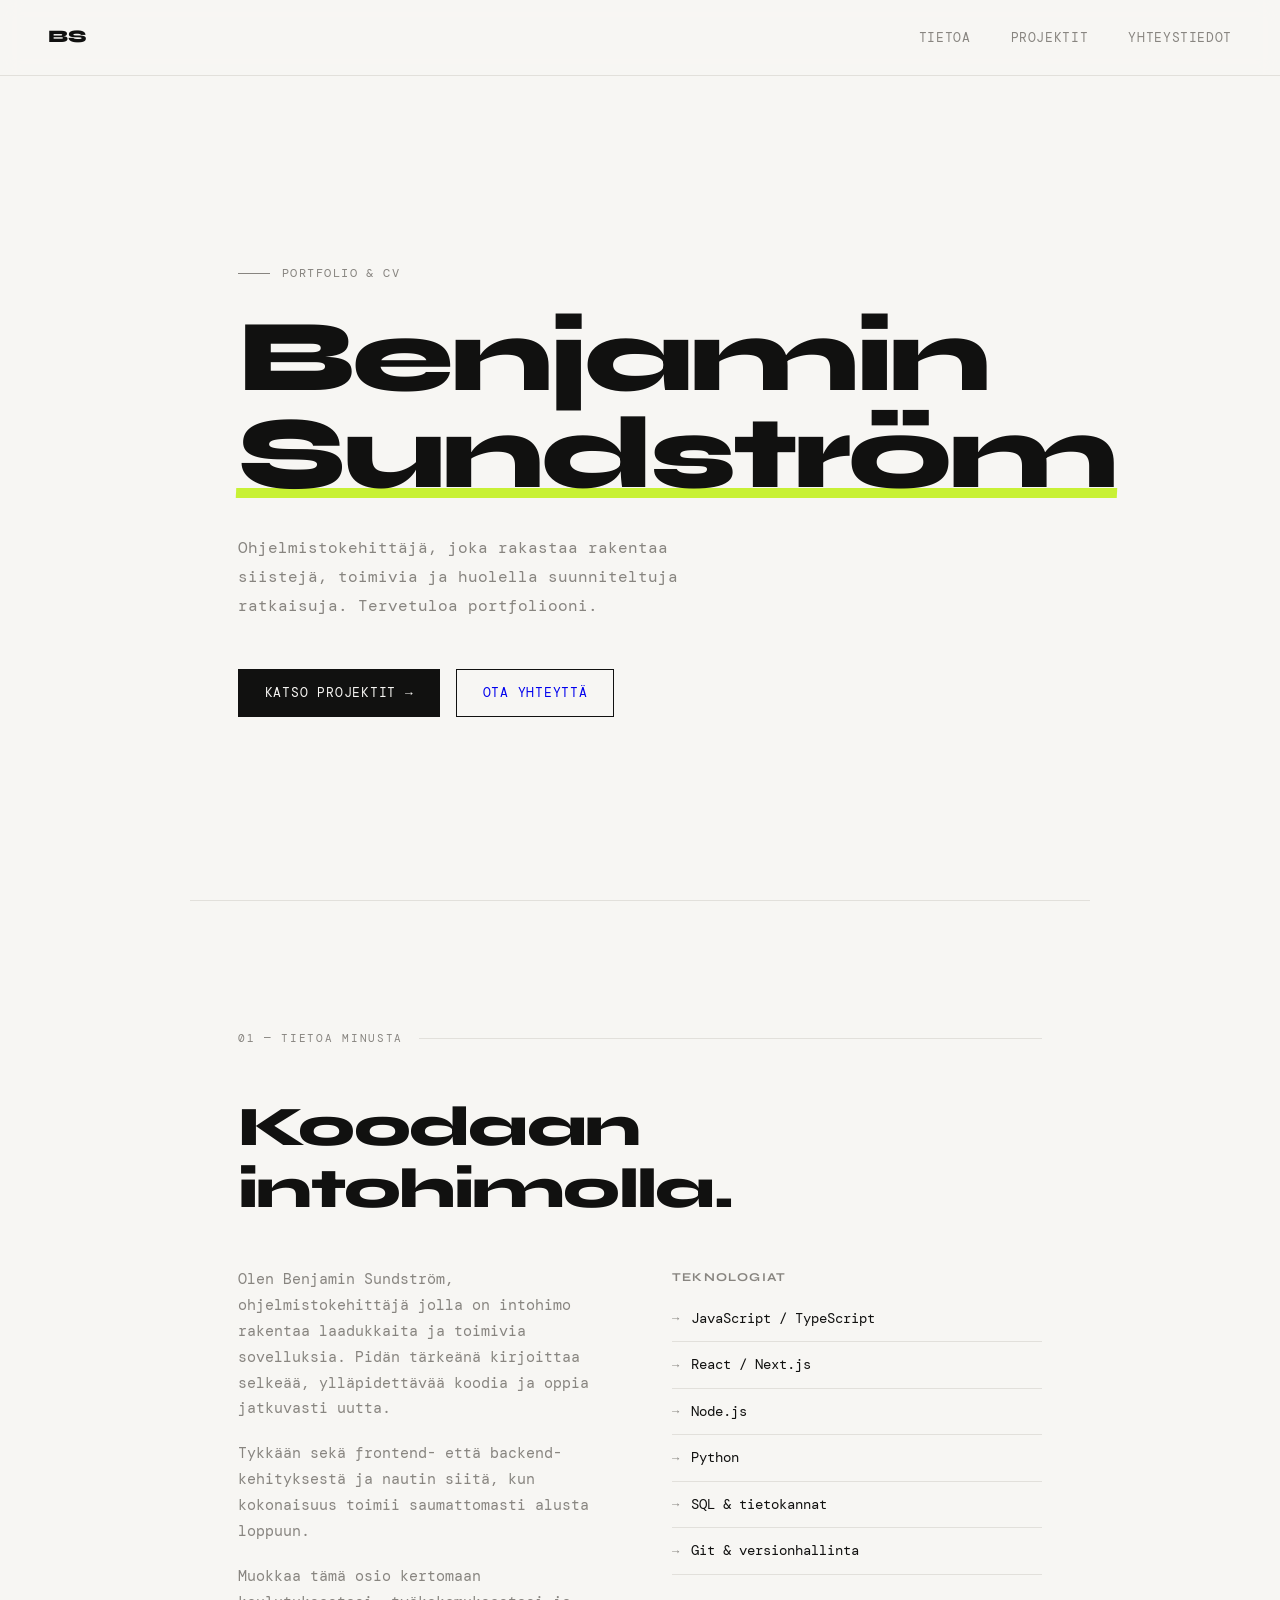
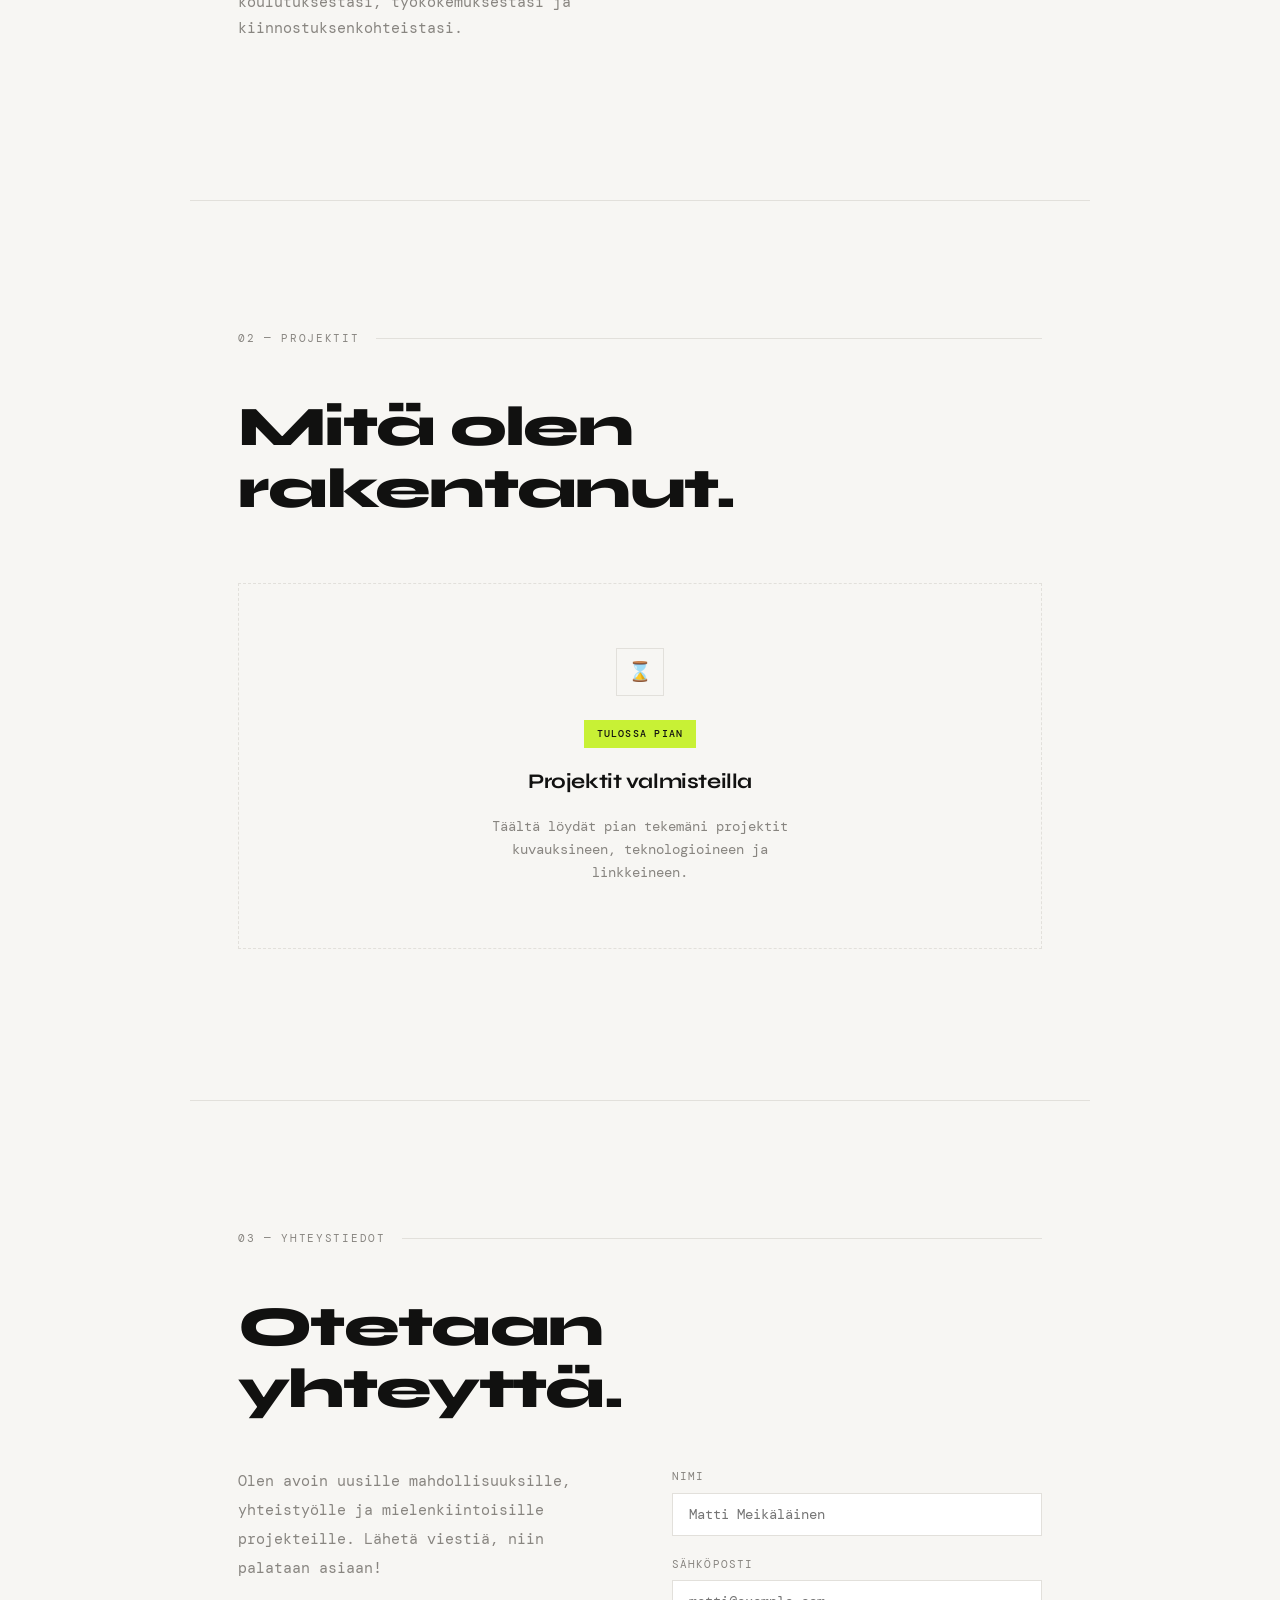
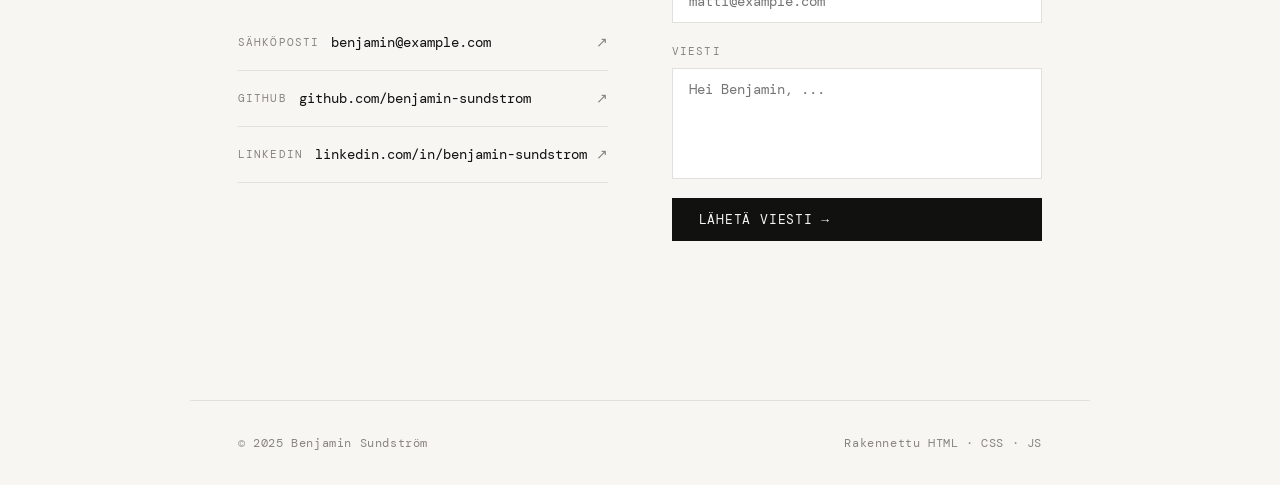
==== index.html @ 2936bedd "Create index.html" ====
<!DOCTYPE html>
<html lang="fi">
<head>
  <meta charset="UTF-8" />
  <meta name="viewport" content="width=device-width, initial-scale=1.0" />
  <title>Benjamin Sundström — Portfolio</title>
  <link rel="preconnect" href="https://fonts.googleapis.com" />
  <link rel="preconnect" href="https://fonts.gstatic.com" crossorigin />
  <link href="https://fonts.googleapis.com/css2?family=Syne:wght@400;600;700;800&family=DM+Mono:wght@300;400;500&display=swap" rel="stylesheet" />
  <style>
    *, *::before, *::after { box-sizing: border-box; margin: 0; padding: 0; }

    :root {
      --bg: #f7f6f3;
      --surface: #ffffff;
      --text: #111110;
      --muted: #888580;
      --accent: #1a1a18;
      --line: #e2e0db;
      --highlight: #c8f135;
      --font-display: 'Syne', sans-serif;
      --font-mono: 'DM Mono', monospace;
    }

    html { scroll-behavior: smooth; }

    body {
      background: var(--bg);
      color: var(--text);
      font-family: var(--font-mono);
      font-size: 15px;
      line-height: 1.7;
      min-height: 100vh;
    }

    /* NAV */
    nav {
      position: fixed;
      top: 0; left: 0; right: 0;
      z-index: 100;
      display: flex;
      justify-content: space-between;
      align-items: center;
      padding: 1.4rem 3rem;
      background: rgba(247, 246, 243, 0.88);
      backdrop-filter: blur(10px);
      border-bottom: 1px solid var(--line);
    }

    .nav-logo {
      font-family: var(--font-display);
      font-weight: 800;
      font-size: 1.1rem;
      letter-spacing: -0.02em;
      color: var(--text);
      text-decoration: none;
    }

    .nav-links {
      display: flex;
      gap: 2.5rem;
      list-style: none;
    }

    .nav-links a {
      font-family: var(--font-mono);
      font-size: 0.8rem;
      color: var(--muted);
      text-decoration: none;
      letter-spacing: 0.05em;
      text-transform: uppercase;
      transition: color 0.2s;
      position: relative;
    }

    .nav-links a::after {
      content: '';
      position: absolute;
      bottom: -2px; left: 0;
      width: 0; height: 1.5px;
      background: var(--text);
      transition: width 0.25s ease;
    }

    .nav-links a:hover { color: var(--text); }
    .nav-links a:hover::after { width: 100%; }

    /* SECTIONS */
    section {
      min-height: 100vh;
      padding: 8rem 3rem 5rem;
      max-width: 900px;
      margin: 0 auto;
    }

    /* HERO */
    #hero {
      display: flex;
      flex-direction: column;
      justify-content: center;
      padding-top: 10rem;
    }

    .hero-label {
      font-size: 0.75rem;
      letter-spacing: 0.12em;
      text-transform: uppercase;
      color: var(--muted);
      margin-bottom: 1.5rem;
      display: flex;
      align-items: center;
      gap: 0.75rem;
    }

    .hero-label::before {
      content: '';
      display: inline-block;
      width: 2rem;
      height: 1px;
      background: var(--muted);
    }

    h1 {
      font-family: var(--font-display);
      font-size: clamp(3rem, 8vw, 6.5rem);
      font-weight: 800;
      line-height: 0.95;
      letter-spacing: -0.03em;
      margin-bottom: 2rem;
    }

    h1 span {
      display: block;
    }

    .highlight-word {
      position: relative;
      display: inline-block;
    }

    .highlight-word::after {
      content: '';
      position: absolute;
      bottom: 4px; left: -2px; right: -2px;
      height: 10px;
      background: var(--highlight);
      z-index: -1;
      transform: skewX(-3deg);
    }

    .hero-desc {
      font-size: 1rem;
      color: var(--muted);
      max-width: 480px;
      margin-bottom: 3rem;
      line-height: 1.8;
    }

    .hero-cta {
      display: flex;
      gap: 1rem;
      flex-wrap: wrap;
    }

    .btn {
      display: inline-flex;
      align-items: center;
      gap: 0.5rem;
      padding: 0.75rem 1.6rem;
      font-family: var(--font-mono);
      font-size: 0.8rem;
      letter-spacing: 0.06em;
      text-transform: uppercase;
      text-decoration: none;
      border: 1.5px solid var(--text);
      cursor: pointer;
      transition: background 0.2s, color 0.2s;
    }

    .btn-primary {
      background: var(--text);
      color: var(--bg);
    }

    .btn-primary:hover {
      background: transparent;
      color: var(--text);
    }

    .btn-secondary:hover {
      background: var(--text);
      color: var(--bg);
    }

    /* ABOUT */
    #about {
      border-top: 1px solid var(--line);
    }

    .section-label {
      font-size: 0.7rem;
      letter-spacing: 0.15em;
      text-transform: uppercase;
      color: var(--muted);
      margin-bottom: 3rem;
      display: flex;
      align-items: center;
      gap: 1rem;
    }

    .section-label::after {
      content: '';
      flex: 1;
      height: 1px;
      background: var(--line);
    }

    h2 {
      font-family: var(--font-display);
      font-size: clamp(2rem, 5vw, 3.5rem);
      font-weight: 800;
      letter-spacing: -0.03em;
      line-height: 1.1;
      margin-bottom: 2rem;
    }

    .about-grid {
      display: grid;
      grid-template-columns: 1fr 1fr;
      gap: 4rem;
      margin-top: 3rem;
    }

    .about-text p {
      color: var(--muted);
      margin-bottom: 1.2rem;
      font-size: 0.95rem;
    }

    .skills-list {
      list-style: none;
    }

    .skills-list li {
      display: flex;
      align-items: center;
      gap: 0.75rem;
      padding: 0.7rem 0;
      border-bottom: 1px solid var(--line);
      font-size: 0.85rem;
      color: var(--text);
    }

    .skills-list li::before {
      content: '→';
      color: var(--muted);
      font-size: 0.75rem;
    }

    .skills-title {
      font-family: var(--font-display);
      font-size: 0.75rem;
      font-weight: 700;
      letter-spacing: 0.1em;
      text-transform: uppercase;
      color: var(--muted);
      margin-bottom: 0.5rem;
    }

    /* PROJECTS */
    #projects {
      border-top: 1px solid var(--line);
    }

    .empty-state {
      margin-top: 4rem;
      padding: 4rem 3rem;
      border: 1.5px dashed var(--line);
      text-align: center;
      display: flex;
      flex-direction: column;
      align-items: center;
      gap: 1rem;
    }

    .empty-icon {
      width: 48px;
      height: 48px;
      border: 1.5px solid var(--line);
      display: flex;
      align-items: center;
      justify-content: center;
      font-size: 1.2rem;
      margin-bottom: 0.5rem;
    }

    .empty-state h3 {
      font-family: var(--font-display);
      font-size: 1.3rem;
      font-weight: 700;
      letter-spacing: -0.02em;
    }

    .empty-state p {
      color: var(--muted);
      font-size: 0.85rem;
      max-width: 320px;
    }

    .coming-soon-badge {
      display: inline-block;
      font-size: 0.65rem;
      letter-spacing: 0.12em;
      text-transform: uppercase;
      background: var(--highlight);
      color: var(--text);
      padding: 0.3rem 0.8rem;
      font-weight: 500;
    }

    /* CONTACT */
    #contact {
      border-top: 1px solid var(--line);
    }

    .contact-grid {
      display: grid;
      grid-template-columns: 1fr 1fr;
      gap: 4rem;
      margin-top: 3rem;
    }

    .contact-intro {
      color: var(--muted);
      font-size: 0.95rem;
      line-height: 1.9;
      margin-bottom: 2rem;
    }

    .contact-links {
      list-style: none;
      display: flex;
      flex-direction: column;
      gap: 0;
    }

    .contact-links li a {
      display: flex;
      justify-content: space-between;
      align-items: center;
      padding: 1rem 0;
      border-bottom: 1px solid var(--line);
      text-decoration: none;
      color: var(--text);
      font-size: 0.85rem;
      transition: padding-left 0.2s;
    }

    .contact-links li a:hover {
      padding-left: 0.5rem;
      color: var(--text);
    }

    .contact-links li a span:first-child {
      display: flex;
      align-items: center;
      gap: 0.75rem;
    }

    .contact-type {
      font-size: 0.7rem;
      color: var(--muted);
      text-transform: uppercase;
      letter-spacing: 0.1em;
    }

    .contact-arrow {
      color: var(--muted);
      transition: transform 0.2s;
    }

    .contact-links li a:hover .contact-arrow {
      transform: translate(3px, -3px);
    }

    .contact-form {
      display: flex;
      flex-direction: column;
      gap: 1.2rem;
    }

    .form-group {
      display: flex;
      flex-direction: column;
      gap: 0.4rem;
    }

    .form-group label {
      font-size: 0.7rem;
      letter-spacing: 0.1em;
      text-transform: uppercase;
      color: var(--muted);
    }

    .form-group input,
    .form-group textarea {
      background: var(--surface);
      border: 1.5px solid var(--line);
      padding: 0.75rem 1rem;
      font-family: var(--font-mono);
      font-size: 0.85rem;
      color: var(--text);
      outline: none;
      transition: border-color 0.2s;
      resize: none;
    }

    .form-group input:focus,
    .form-group textarea:focus {
      border-color: var(--text);
    }

    /* FOOTER */
    footer {
      border-top: 1px solid var(--line);
      padding: 2rem 3rem;
      max-width: 900px;
      margin: 0 auto;
      display: flex;
      justify-content: space-between;
      align-items: center;
    }

    footer p {
      font-size: 0.75rem;
      color: var(--muted);
      letter-spacing: 0.05em;
    }

    /* ANIMATIONS */
    @keyframes fadeUp {
      from { opacity: 0; transform: translateY(20px); }
      to   { opacity: 1; transform: translateY(0); }
    }

    .hero-label { animation: fadeUp 0.6s ease both; }
    h1          { animation: fadeUp 0.6s 0.1s ease both; }
    .hero-desc  { animation: fadeUp 0.6s 0.2s ease both; }
    .hero-cta   { animation: fadeUp 0.6s 0.3s ease both; }

    /* RESPONSIVE */
    @media (max-width: 640px) {
      nav { padding: 1.2rem 1.5rem; }
      section { padding: 7rem 1.5rem 4rem; }
      .about-grid,
      .contact-grid { grid-template-columns: 1fr; gap: 2.5rem; }
      footer { flex-direction: column; gap: 0.5rem; text-align: center; }
    }
  </style>
</head>
<body>

  <!-- NAV -->
  <nav>
    <a href="#hero" class="nav-logo">BS</a>
    <ul class="nav-links">
      <li><a href="#about">Tietoa</a></li>
      <li><a href="#projects">Projektit</a></li>
      <li><a href="#contact">Yhteystiedot</a></li>
    </ul>
  </nav>

  <!-- HERO -->
  <section id="hero">
    <p class="hero-label">Portfolio & CV</p>
    <h1>
      <span>Benjamin</span>
      <span><span class="highlight-word">Sundström</span></span>
    </h1>
    <p class="hero-desc">
      Ohjelmistokehittäjä, joka rakastaa rakentaa siistejä, toimivia ja huolella
      suunniteltuja ratkaisuja. Tervetuloa portfoliooni.
    </p>
    <div class="hero-cta">
      <a href="#projects" class="btn btn-primary">Katso projektit →</a>
      <a href="#contact" class="btn btn-secondary">Ota yhteyttä</a>
    </div>
  </section>

  <!-- ABOUT -->
  <section id="about">
    <p class="section-label">01 — Tietoa minusta</p>
    <h2>Koodaan<br>intohimolla.</h2>
    <div class="about-grid">
      <div class="about-text">
        <p>
          Olen Benjamin Sundström, ohjelmistokehittäjä jolla on intohimo rakentaa
          laadukkaita ja toimivia sovelluksia. Pidän tärkeänä kirjoittaa selkeää,
          ylläpidettävää koodia ja oppia jatkuvasti uutta.
        </p>
        <p>
          Tykkään sekä frontend- että backend-kehityksestä ja nautin siitä,
          kun kokonaisuus toimii saumattomasti alusta loppuun.
        </p>
        <p>
          <!-- Lisää oma taustasi tähän -->
          Muokkaa tämä osio kertomaan koulutuksestasi, työkokemuksestasi ja
          kiinnostuksenkohteistasi.
        </p>
      </div>
      <div>
        <p class="skills-title">Teknologiat</p>
        <ul class="skills-list">
          <li>JavaScript / TypeScript</li>
          <li>React / Next.js</li>
          <li>Node.js</li>
          <li>Python</li>
          <li>SQL & tietokannat</li>
          <li>Git & versionhallinta</li>
          <!-- Lisää omia taitojasi -->
        </ul>
      </div>
    </div>
  </section>

  <!-- PROJECTS -->
  <section id="projects">
    <p class="section-label">02 — Projektit</p>
    <h2>Mitä olen<br>rakentanut.</h2>

    <div class="empty-state">
      <div class="empty-icon">⌛</div>
      <span class="coming-soon-badge">Tulossa pian</span>
      <h3>Projektit valmisteilla</h3>
      <p>
        Täältä löydät pian tekemäni projektit kuvauksineen,
        teknologioineen ja linkkeineen.
      </p>
    </div>

    <!--
      PROJEKTIKORTIN MALLI — kopioi ja täytä kun projekteja on:

      <div class="project-card">
        <div class="project-meta">
          <span class="project-year">2024</span>
          <span class="project-tech">React · Node.js</span>
        </div>
        <h3 class="project-title">Projektin nimi</h3>
        <p class="project-desc">Lyhyt kuvaus projektista.</p>
        <a href="https://github.com/..." class="btn btn-secondary" target="_blank">
          GitHub →
        </a>
      </div>
    -->
  </section>

  <!-- CONTACT -->
  <section id="contact">
    <p class="section-label">03 — Yhteystiedot</p>
    <h2>Otetaan<br>yhteyttä.</h2>

    <div class="contact-grid">
      <div>
        <p class="contact-intro">
          Olen avoin uusille mahdollisuuksille, yhteistyölle
          ja mielenkiintoisille projekteille. Lähetä viestiä,
          niin palataan asiaan!
        </p>
        <ul class="contact-links">
          <li>
            <a href="mailto:benjamin@example.com">
              <span>
                <span class="contact-type">Sähköposti</span>
                benjamin@example.com <!-- Vaihda oma sähköpostisi -->
              </span>
              <span class="contact-arrow">↗</span>
            </a>
          </li>
          <li>
            <a href="https://github.com/benjamin-sundstrom" target="_blank">
              <span>
                <span class="contact-type">GitHub</span>
                github.com/benjamin-sundstrom <!-- Vaihda oma GitHub-käyttäjänimi -->
              </span>
              <span class="contact-arrow">↗</span>
            </a>
          </li>
          <li>
            <a href="https://linkedin.com/in/benjamin-sundstrom" target="_blank">
              <span>
                <span class="contact-type">LinkedIn</span>
                linkedin.com/in/benjamin-sundstrom <!-- Vaihda oma LinkedIn -->
              </span>
              <span class="contact-arrow">↗</span>
            </a>
          </li>
        </ul>
      </div>

      <div class="contact-form">
        <div class="form-group">
          <label for="name">Nimi</label>
          <input type="text" id="name" placeholder="Matti Meikäläinen" />
        </div>
        <div class="form-group">
          <label for="email">Sähköposti</label>
          <input type="email" id="email" placeholder="matti@example.com" />
        </div>
        <div class="form-group">
          <label for="message">Viesti</label>
          <textarea id="message" rows="5" placeholder="Hei Benjamin, ..."></textarea>
        </div>
        <button class="btn btn-primary" onclick="handleSubmit()">Lähetä viesti →</button>
      </div>
    </div>
  </section>

  <!-- FOOTER -->
  <footer>
    <p>© 2025 Benjamin Sundström</p>
    <p>Rakennettu HTML · CSS · JS</p>
  </footer>

  <script>
    // Smooth active nav highlighting
    const sections = document.querySelectorAll('section[id]');
    const navLinks = document.querySelectorAll('.nav-links a');

    const observer = new IntersectionObserver((entries) => {
      entries.forEach(entry => {
        if (entry.isIntersecting) {
          navLinks.forEach(link => {
            link.style.color = link.getAttribute('href') === '#' + entry.target.id
              ? 'var(--text)' : '';
          });
        }
      });
    }, { threshold: 0.4 });

    sections.forEach(s => observer.observe(s));

    // Simple form handler
    function handleSubmit() {
      const name    = document.getElementById('name').value.trim();
      const email   = document.getElementById('email').value.trim();
      const message = document.getElementById('message').value.trim();

      if (!name || !email || !message) {
        alert('Täytä kaikki kentät ennen lähettämistä.');
        return;
      }
      // Voit yhdistää tähän esim. Formspree tai EmailJS
      alert('Kiitos viestistäsi, ' + name + '! Palataan pian asiaan.');
    }
  </script>
</body>
</html>
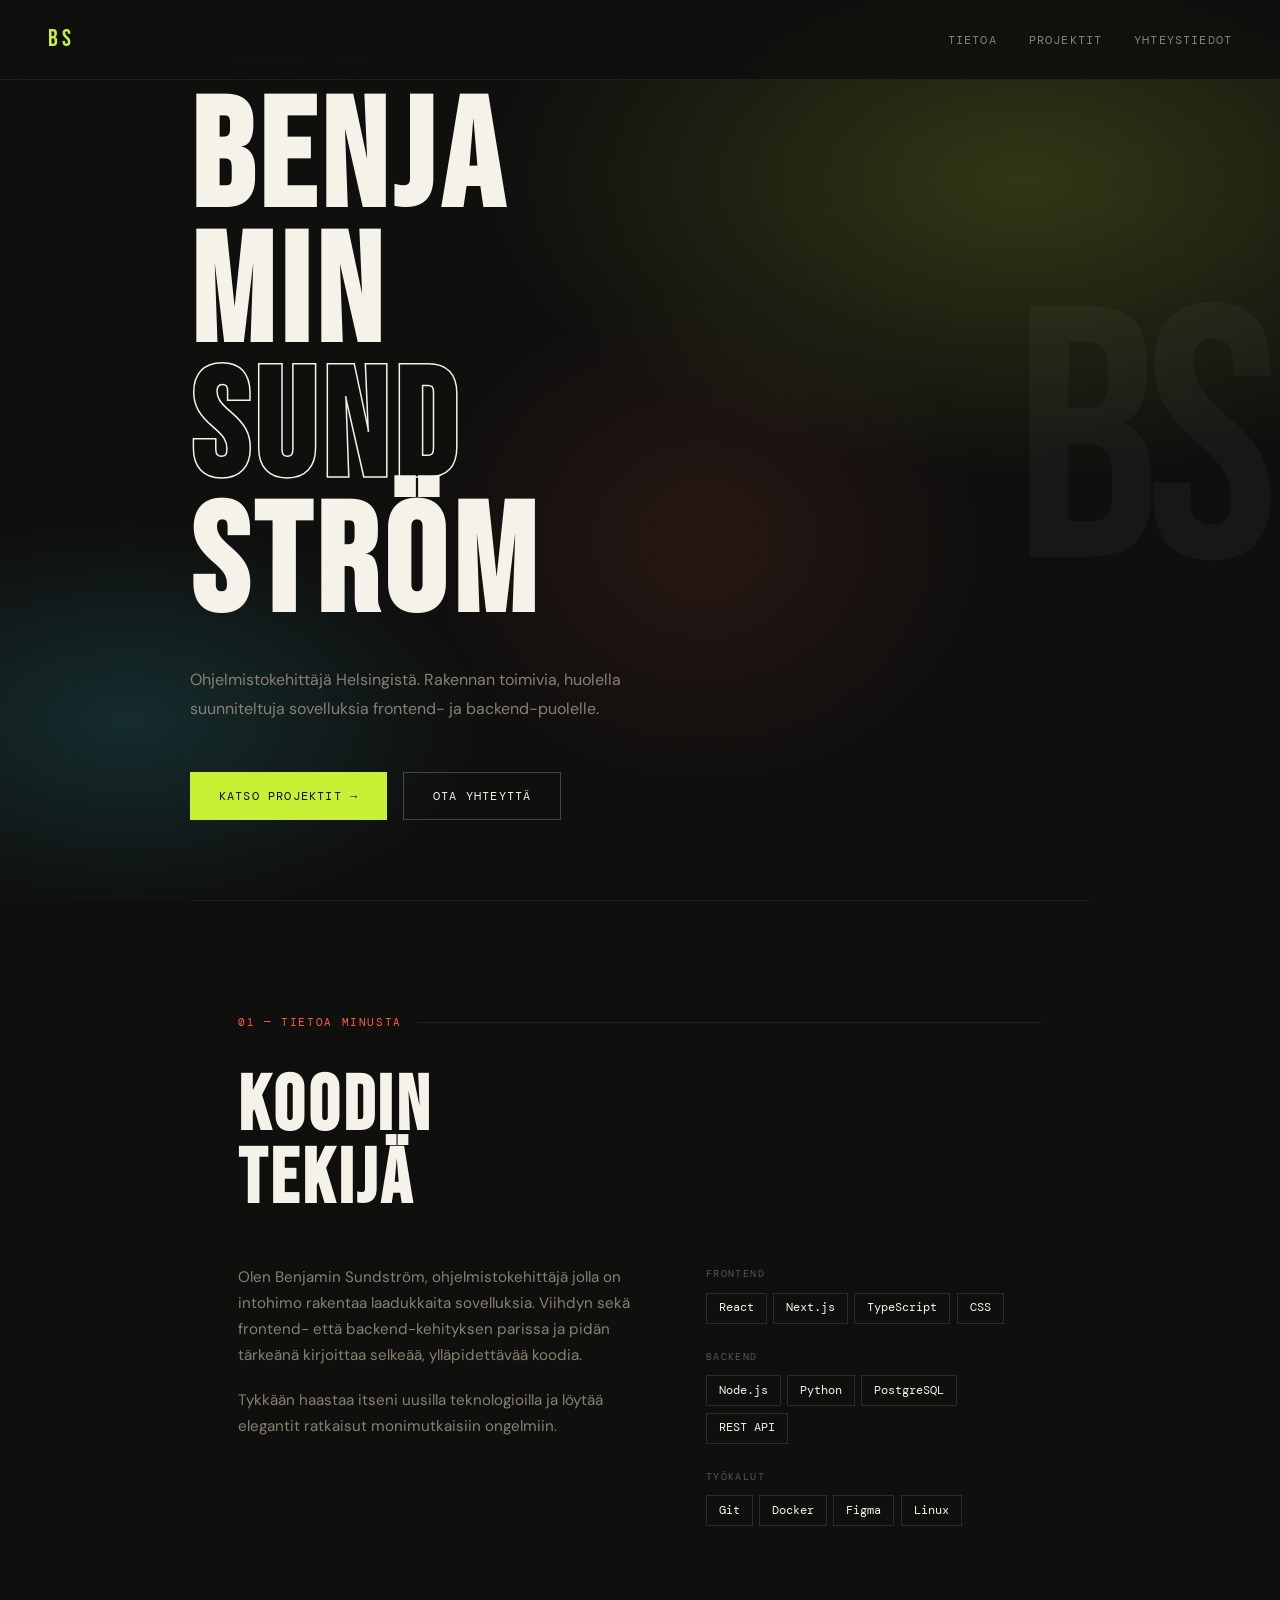
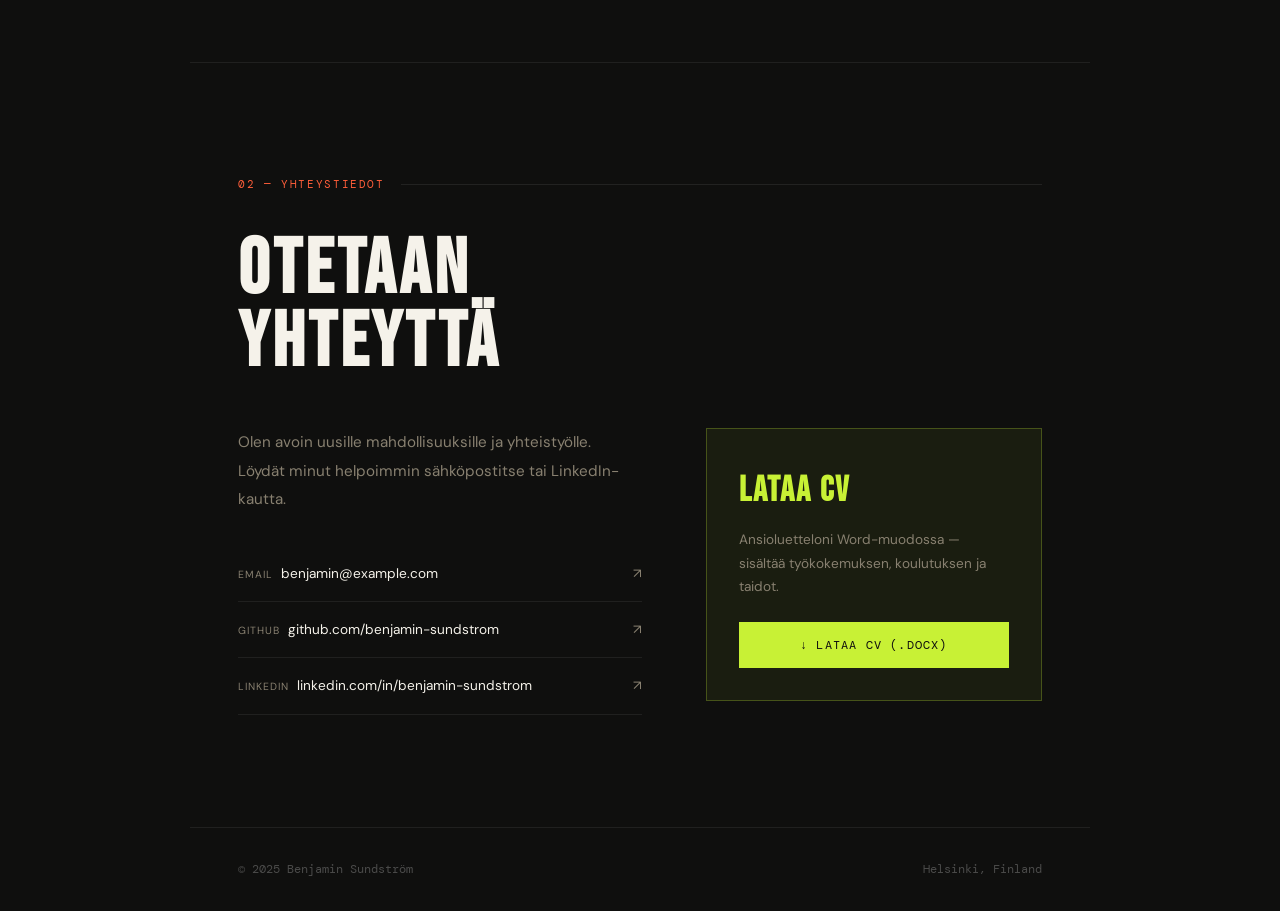
==== commit 6ba8c43a: "fgdfg" ====
--- a/index.html
+++ b/index.html
@@ -1,658 +1,224 @@
 <!DOCTYPE html>
 <html lang="fi">
 <head>
-  <meta charset="UTF-8" />
-  <meta name="viewport" content="width=device-width, initial-scale=1.0" />
-  <title>Benjamin Sundström — Portfolio</title>
-  <link rel="preconnect" href="https://fonts.googleapis.com" />
-  <link rel="preconnect" href="https://fonts.gstatic.com" crossorigin />
-  <link href="https://fonts.googleapis.com/css2?family=Syne:wght@400;600;700;800&family=DM+Mono:wght@300;400;500&display=swap" rel="stylesheet" />
+  <meta charset="UTF-8"/>
+  <meta name="viewport" content="width=device-width, initial-scale=1.0"/>
+  <title>Benjamin Sundström</title>
+  <link rel="preconnect" href="https://fonts.googleapis.com"/>
+  <link rel="preconnect" href="https://fonts.gstatic.com" crossorigin/>
+  <link href="https://fonts.googleapis.com/css2?family=Bebas+Neue&family=DM+Sans:wght@300;400;500&family=DM+Mono:wght@400;500&display=swap" rel="stylesheet"/>
   <style>
     *, *::before, *::after { box-sizing: border-box; margin: 0; padding: 0; }
-
     :root {
-      --bg: #f7f6f3;
-      --surface: #ffffff;
-      --text: #111110;
-      --muted: #888580;
-      --accent: #1a1a18;
-      --line: #e2e0db;
-      --highlight: #c8f135;
-      --font-display: 'Syne', sans-serif;
-      --font-mono: 'DM Mono', monospace;
-    }
-
+      --lime:  #c8f135;
+      --coral: #ff5e3a;
+      --sky:   #3af0ff;
+      --ink:   #0f0f0e;
+      --cream: #f5f2ea;
+      --muted: #888070;
+      --font-display: 'Bebas Neue', sans-serif;
+      --font-body:    'DM Sans', sans-serif;
+      --font-mono:    'DM Mono', monospace;
+    }
     html { scroll-behavior: smooth; }
-
-    body {
-      background: var(--bg);
-      color: var(--text);
-      font-family: var(--font-mono);
-      font-size: 15px;
-      line-height: 1.7;
-      min-height: 100vh;
-    }
+    body { background: var(--ink); color: var(--cream); font-family: var(--font-body); font-size: 15px; line-height: 1.7; overflow-x: hidden; }
 
     /* NAV */
     nav {
-      position: fixed;
-      top: 0; left: 0; right: 0;
-      z-index: 100;
-      display: flex;
-      justify-content: space-between;
-      align-items: center;
-      padding: 1.4rem 3rem;
-      background: rgba(247, 246, 243, 0.88);
-      backdrop-filter: blur(10px);
-      border-bottom: 1px solid var(--line);
-    }
-
-    .nav-logo {
-      font-family: var(--font-display);
-      font-weight: 800;
-      font-size: 1.1rem;
-      letter-spacing: -0.02em;
-      color: var(--text);
-      text-decoration: none;
-    }
-
-    .nav-links {
-      display: flex;
-      gap: 2.5rem;
-      list-style: none;
-    }
-
-    .nav-links a {
-      font-family: var(--font-mono);
-      font-size: 0.8rem;
-      color: var(--muted);
-      text-decoration: none;
-      letter-spacing: 0.05em;
-      text-transform: uppercase;
-      transition: color 0.2s;
-      position: relative;
-    }
-
-    .nav-links a::after {
-      content: '';
-      position: absolute;
-      bottom: -2px; left: 0;
-      width: 0; height: 1.5px;
-      background: var(--text);
-      transition: width 0.25s ease;
-    }
-
-    .nav-links a:hover { color: var(--text); }
-    .nav-links a:hover::after { width: 100%; }
+      position: fixed; top: 0; left: 0; right: 0; z-index: 100;
+      display: flex; justify-content: space-between; align-items: center;
+      padding: 1.2rem 3rem;
+      background: rgba(15,15,14,0.85); backdrop-filter: blur(14px);
+      border-bottom: 1px solid rgba(255,255,255,0.07);
+    }
+    .nav-logo { font-family: var(--font-display); font-size: 1.5rem; letter-spacing: 0.18em; color: var(--lime); text-decoration: none; }
+    .nav-links { display: flex; gap: 2rem; list-style: none; }
+    .nav-links a { font-family: var(--font-mono); font-size: 0.72rem; letter-spacing: 0.1em; text-transform: uppercase; color: var(--muted); text-decoration: none; transition: color 0.2s; }
+    .nav-links a:hover { color: var(--cream); }
+
+    /* HERO */
+    #hero { min-height: 100vh; display: flex; flex-direction: column; justify-content: flex-end; padding: 0 3rem 5rem; position: relative; overflow: hidden; }
+    .hero-bg {
+      position: absolute; inset: 0; z-index: 0;
+      background:
+        radial-gradient(ellipse 70% 55% at 80% 20%, rgba(200,241,53,0.18) 0%, transparent 60%),
+        radial-gradient(ellipse 50% 40% at 10% 80%, rgba(58,240,255,0.13) 0%, transparent 55%),
+        radial-gradient(ellipse 40% 50% at 55% 60%, rgba(255,94,58,0.10) 0%, transparent 55%),
+        var(--ink);
+    }
+    .hero-deco {
+      position: absolute; right: 1rem; top: 50%; transform: translateY(-50%);
+      font-family: var(--font-display); font-size: clamp(16rem, 28vw, 26rem);
+      line-height: 1; color: rgba(255,255,255,0.03); letter-spacing: -0.04em; user-select: none; z-index: 0;
+    }
+    .hero-content { position: relative; z-index: 1; max-width: 900px; margin: 0 auto; width: 100%; }
+    .hero-tag { display: inline-flex; align-items: center; gap: 0.6rem; font-family: var(--font-mono); font-size: 0.72rem; letter-spacing: 0.14em; text-transform: uppercase; color: var(--lime); margin-bottom: 1.5rem; }
+    .hero-tag::before { content: ''; width: 2rem; height: 1px; background: var(--lime); }
+    h1 { font-family: var(--font-display); font-size: clamp(5rem, 12vw, 11rem); line-height: 0.88; letter-spacing: 0.04em; color: var(--cream); margin-bottom: 2rem; }
+    h1 em { font-style: normal; -webkit-text-stroke: 1.5px var(--cream); color: transparent; }
+    .hero-desc { font-size: 1rem; color: var(--muted); max-width: 460px; margin-bottom: 3rem; line-height: 1.8; }
+    .hero-cta { display: flex; gap: 1rem; flex-wrap: wrap; }
+
+    /* BUTTONS */
+    .btn { display: inline-flex; align-items: center; gap: 0.5rem; padding: 0.8rem 1.8rem; font-family: var(--font-mono); font-size: 0.75rem; letter-spacing: 0.1em; text-transform: uppercase; text-decoration: none; cursor: pointer; border: none; transition: 0.22s ease; }
+    .btn-lime { background: var(--lime); color: var(--ink); }
+    .btn-lime:hover { background: #d9ff50; }
+    .btn-outline { background: transparent; border: 1.5px solid rgba(255,255,255,0.22); color: var(--cream); }
+    .btn-outline:hover { border-color: var(--cream); background: rgba(255,255,255,0.06); }
 
     /* SECTIONS */
-    section {
-      min-height: 100vh;
-      padding: 8rem 3rem 5rem;
-      max-width: 900px;
-      margin: 0 auto;
-    }
-
-    /* HERO */
-    #hero {
-      display: flex;
-      flex-direction: column;
-      justify-content: center;
-      padding-top: 10rem;
-    }
-
-    .hero-label {
-      font-size: 0.75rem;
-      letter-spacing: 0.12em;
-      text-transform: uppercase;
-      color: var(--muted);
-      margin-bottom: 1.5rem;
-      display: flex;
-      align-items: center;
-      gap: 0.75rem;
-    }
-
-    .hero-label::before {
-      content: '';
-      display: inline-block;
-      width: 2rem;
-      height: 1px;
-      background: var(--muted);
-    }
-
-    h1 {
-      font-family: var(--font-display);
-      font-size: clamp(3rem, 8vw, 6.5rem);
-      font-weight: 800;
-      line-height: 0.95;
-      letter-spacing: -0.03em;
-      margin-bottom: 2rem;
-    }
-
-    h1 span {
-      display: block;
-    }
-
-    .highlight-word {
-      position: relative;
-      display: inline-block;
-    }
-
-    .highlight-word::after {
-      content: '';
-      position: absolute;
-      bottom: 4px; left: -2px; right: -2px;
-      height: 10px;
-      background: var(--highlight);
-      z-index: -1;
-      transform: skewX(-3deg);
-    }
-
-    .hero-desc {
-      font-size: 1rem;
-      color: var(--muted);
-      max-width: 480px;
-      margin-bottom: 3rem;
-      line-height: 1.8;
-    }
-
-    .hero-cta {
-      display: flex;
-      gap: 1rem;
-      flex-wrap: wrap;
-    }
-
-    .btn {
-      display: inline-flex;
-      align-items: center;
-      gap: 0.5rem;
-      padding: 0.75rem 1.6rem;
-      font-family: var(--font-mono);
-      font-size: 0.8rem;
-      letter-spacing: 0.06em;
-      text-transform: uppercase;
-      text-decoration: none;
-      border: 1.5px solid var(--text);
-      cursor: pointer;
-      transition: background 0.2s, color 0.2s;
-    }
-
-    .btn-primary {
-      background: var(--text);
-      color: var(--bg);
-    }
-
-    .btn-primary:hover {
-      background: transparent;
-      color: var(--text);
-    }
-
-    .btn-secondary:hover {
-      background: var(--text);
-      color: var(--bg);
-    }
+    .wrap { max-width: 900px; margin: 0 auto; padding: 7rem 3rem; border-top: 1px solid rgba(255,255,255,0.07); }
+    .section-label { font-family: var(--font-mono); font-size: 0.68rem; letter-spacing: 0.15em; text-transform: uppercase; color: var(--coral); margin-bottom: 2.5rem; display: flex; align-items: center; gap: 1rem; }
+    .section-label::after { content: ''; flex: 1; height: 1px; background: rgba(255,255,255,0.08); }
+    h2 { font-family: var(--font-display); font-size: clamp(2.5rem, 6vw, 5rem); letter-spacing: 0.05em; line-height: 0.95; color: var(--cream); margin-bottom: 3rem; }
 
     /* ABOUT */
-    #about {
-      border-top: 1px solid var(--line);
-    }
-
-    .section-label {
-      font-size: 0.7rem;
-      letter-spacing: 0.15em;
-      text-transform: uppercase;
-      color: var(--muted);
-      margin-bottom: 3rem;
-      display: flex;
-      align-items: center;
-      gap: 1rem;
-    }
-
-    .section-label::after {
-      content: '';
-      flex: 1;
-      height: 1px;
-      background: var(--line);
-    }
-
-    h2 {
-      font-family: var(--font-display);
-      font-size: clamp(2rem, 5vw, 3.5rem);
-      font-weight: 800;
-      letter-spacing: -0.03em;
-      line-height: 1.1;
-      margin-bottom: 2rem;
-    }
-
-    .about-grid {
-      display: grid;
-      grid-template-columns: 1fr 1fr;
-      gap: 4rem;
-      margin-top: 3rem;
-    }
-
-    .about-text p {
-      color: var(--muted);
-      margin-bottom: 1.2rem;
-      font-size: 0.95rem;
-    }
-
-    .skills-list {
-      list-style: none;
-    }
-
-    .skills-list li {
-      display: flex;
-      align-items: center;
-      gap: 0.75rem;
-      padding: 0.7rem 0;
-      border-bottom: 1px solid var(--line);
-      font-size: 0.85rem;
-      color: var(--text);
-    }
-
-    .skills-list li::before {
-      content: '→';
-      color: var(--muted);
-      font-size: 0.75rem;
-    }
-
-    .skills-title {
-      font-family: var(--font-display);
-      font-size: 0.75rem;
-      font-weight: 700;
-      letter-spacing: 0.1em;
-      text-transform: uppercase;
-      color: var(--muted);
-      margin-bottom: 0.5rem;
-    }
-
-    /* PROJECTS */
-    #projects {
-      border-top: 1px solid var(--line);
-    }
-
-    .empty-state {
-      margin-top: 4rem;
-      padding: 4rem 3rem;
-      border: 1.5px dashed var(--line);
-      text-align: center;
-      display: flex;
-      flex-direction: column;
-      align-items: center;
-      gap: 1rem;
-    }
-
-    .empty-icon {
-      width: 48px;
-      height: 48px;
-      border: 1.5px solid var(--line);
-      display: flex;
-      align-items: center;
-      justify-content: center;
-      font-size: 1.2rem;
-      margin-bottom: 0.5rem;
-    }
-
-    .empty-state h3 {
-      font-family: var(--font-display);
-      font-size: 1.3rem;
-      font-weight: 700;
-      letter-spacing: -0.02em;
-    }
-
-    .empty-state p {
-      color: var(--muted);
-      font-size: 0.85rem;
-      max-width: 320px;
-    }
-
-    .coming-soon-badge {
-      display: inline-block;
-      font-size: 0.65rem;
-      letter-spacing: 0.12em;
-      text-transform: uppercase;
-      background: var(--highlight);
-      color: var(--text);
-      padding: 0.3rem 0.8rem;
-      font-weight: 500;
-    }
+    .about-grid { display: grid; grid-template-columns: 1.2fr 1fr; gap: 4rem; }
+    .about-text p { color: var(--muted); margin-bottom: 1.2rem; font-size: 0.95rem; }
+    .skills-group { margin-bottom: 1.5rem; }
+    .skills-title { font-family: var(--font-mono); font-size: 0.65rem; letter-spacing: 0.14em; text-transform: uppercase; color: rgba(255,255,255,0.3); margin-bottom: 0.6rem; }
+    .skill-pills { display: flex; flex-wrap: wrap; gap: 0.4rem; }
+    .pill { font-family: var(--font-mono); font-size: 0.72rem; padding: 0.3rem 0.75rem; border: 1px solid rgba(255,255,255,0.12); color: var(--cream); transition: border-color 0.2s, color 0.2s; }
+    .pill:hover { border-color: var(--lime); color: var(--lime); }
 
     /* CONTACT */
-    #contact {
-      border-top: 1px solid var(--line);
-    }
-
-    .contact-grid {
-      display: grid;
-      grid-template-columns: 1fr 1fr;
-      gap: 4rem;
-      margin-top: 3rem;
-    }
-
-    .contact-intro {
-      color: var(--muted);
-      font-size: 0.95rem;
-      line-height: 1.9;
-      margin-bottom: 2rem;
-    }
-
-    .contact-links {
-      list-style: none;
-      display: flex;
-      flex-direction: column;
-      gap: 0;
-    }
-
-    .contact-links li a {
-      display: flex;
-      justify-content: space-between;
-      align-items: center;
-      padding: 1rem 0;
-      border-bottom: 1px solid var(--line);
-      text-decoration: none;
-      color: var(--text);
-      font-size: 0.85rem;
-      transition: padding-left 0.2s;
-    }
-
-    .contact-links li a:hover {
-      padding-left: 0.5rem;
-      color: var(--text);
-    }
-
-    .contact-links li a span:first-child {
-      display: flex;
-      align-items: center;
-      gap: 0.75rem;
-    }
-
-    .contact-type {
-      font-size: 0.7rem;
-      color: var(--muted);
-      text-transform: uppercase;
-      letter-spacing: 0.1em;
-    }
-
-    .contact-arrow {
-      color: var(--muted);
-      transition: transform 0.2s;
-    }
-
-    .contact-links li a:hover .contact-arrow {
-      transform: translate(3px, -3px);
-    }
-
-    .contact-form {
-      display: flex;
-      flex-direction: column;
-      gap: 1.2rem;
-    }
-
-    .form-group {
-      display: flex;
-      flex-direction: column;
-      gap: 0.4rem;
-    }
-
-    .form-group label {
-      font-size: 0.7rem;
-      letter-spacing: 0.1em;
-      text-transform: uppercase;
-      color: var(--muted);
-    }
-
-    .form-group input,
-    .form-group textarea {
-      background: var(--surface);
-      border: 1.5px solid var(--line);
-      padding: 0.75rem 1rem;
-      font-family: var(--font-mono);
-      font-size: 0.85rem;
-      color: var(--text);
-      outline: none;
-      transition: border-color 0.2s;
-      resize: none;
-    }
-
-    .form-group input:focus,
-    .form-group textarea:focus {
-      border-color: var(--text);
-    }
+    .contact-cols { display: grid; grid-template-columns: 1.2fr 1fr; gap: 4rem; margin-top: 3rem; }
+    .contact-intro { color: var(--muted); font-size: 0.95rem; line-height: 1.9; margin-bottom: 2rem; }
+    .contact-list { list-style: none; }
+    .contact-list li a { display: flex; justify-content: space-between; align-items: center; padding: 1rem 0; border-bottom: 1px solid rgba(255,255,255,0.07); text-decoration: none; color: var(--cream); font-size: 0.85rem; transition: padding-left 0.2s, color 0.2s; }
+    .contact-list li a:hover { padding-left: 0.5rem; color: var(--lime); }
+    .ctype { font-size: 0.65rem; color: var(--muted); text-transform: uppercase; letter-spacing: 0.1em; margin-right: 0.5rem; }
+    .arr { transition: transform 0.2s; color: var(--muted); }
+    .contact-list li a:hover .arr { transform: translate(3px,-3px); color: var(--lime); }
+
+    /* CV CARD */
+    .cv-card { background: rgba(200,241,53,0.06); border: 1.5px solid rgba(200,241,53,0.25); padding: 2rem; }
+    .cv-card h3 { font-family: var(--font-display); font-size: 2.2rem; letter-spacing: 0.06em; color: var(--lime); margin-bottom: 0.5rem; }
+    .cv-card p { color: var(--muted); font-size: 0.85rem; margin-bottom: 1.5rem; line-height: 1.7; }
 
     /* FOOTER */
-    footer {
-      border-top: 1px solid var(--line);
-      padding: 2rem 3rem;
-      max-width: 900px;
-      margin: 0 auto;
-      display: flex;
-      justify-content: space-between;
-      align-items: center;
-    }
-
-    footer p {
-      font-size: 0.75rem;
-      color: var(--muted);
-      letter-spacing: 0.05em;
-    }
+    footer { border-top: 1px solid rgba(255,255,255,0.07); padding: 2rem 3rem; max-width: 900px; margin: 0 auto; display: flex; justify-content: space-between; align-items: center; }
+    footer p { font-family: var(--font-mono); font-size: 0.72rem; color: rgba(255,255,255,0.25); }
 
     /* ANIMATIONS */
-    @keyframes fadeUp {
-      from { opacity: 0; transform: translateY(20px); }
-      to   { opacity: 1; transform: translateY(0); }
-    }
-
-    .hero-label { animation: fadeUp 0.6s ease both; }
-    h1          { animation: fadeUp 0.6s 0.1s ease both; }
-    .hero-desc  { animation: fadeUp 0.6s 0.2s ease both; }
-    .hero-cta   { animation: fadeUp 0.6s 0.3s ease both; }
+    @keyframes fadeUp { from { opacity:0; transform:translateY(22px); } to { opacity:1; transform:translateY(0); } }
+    .hero-tag  { animation: fadeUp 0.7s 0.1s both; }
+    h1         { animation: fadeUp 0.7s 0.2s both; }
+    .hero-desc { animation: fadeUp 0.7s 0.3s both; }
+    .hero-cta  { animation: fadeUp 0.7s 0.4s both; }
 
     /* RESPONSIVE */
-    @media (max-width: 640px) {
-      nav { padding: 1.2rem 1.5rem; }
-      section { padding: 7rem 1.5rem 4rem; }
-      .about-grid,
-      .contact-grid { grid-template-columns: 1fr; gap: 2.5rem; }
-      footer { flex-direction: column; gap: 0.5rem; text-align: center; }
+    @media (max-width: 660px) {
+      nav { padding: 1.1rem 1.5rem; }
+      #hero, .wrap { padding-left: 1.5rem; padding-right: 1.5rem; }
+      .about-grid, .contact-cols { grid-template-columns: 1fr; gap: 2.5rem; }
+      footer { flex-direction: column; gap: 0.5rem; text-align: center; padding: 1.5rem; }
     }
   </style>
 </head>
 <body>
 
-  <!-- NAV -->
-  <nav>
-    <a href="#hero" class="nav-logo">BS</a>
-    <ul class="nav-links">
-      <li><a href="#about">Tietoa</a></li>
-      <li><a href="#projects">Projektit</a></li>
-      <li><a href="#contact">Yhteystiedot</a></li>
-    </ul>
-  </nav>
-
-  <!-- HERO -->
-  <section id="hero">
-    <p class="hero-label">Portfolio & CV</p>
-    <h1>
-      <span>Benjamin</span>
-      <span><span class="highlight-word">Sundström</span></span>
-    </h1>
-    <p class="hero-desc">
-      Ohjelmistokehittäjä, joka rakastaa rakentaa siistejä, toimivia ja huolella
-      suunniteltuja ratkaisuja. Tervetuloa portfoliooni.
-    </p>
+<nav>
+  <a href="index.html" class="nav-logo">BS</a>
+  <ul class="nav-links">
+    <li><a href="#about">Tietoa</a></li>
+    <li><a href="projects.html">Projektit</a></li>
+    <li><a href="#contact">Yhteystiedot</a></li>
+  </ul>
+</nav>
+
+<!-- HERO -->
+<section id="hero">
+  <div class="hero-bg"></div>
+  <div class="hero-deco">BS</div>
+  <div class="hero-content">
+    <p class="hero-tag">Portfolio — 2025</p>
+    <h1>BENJA<br>MIN<br><em>SUND</em><br>STRÖM</h1>
+    <p class="hero-desc">Ohjelmistokehittäjä Helsingistä. Rakennan toimivia, huolella suunniteltuja sovelluksia frontend- ja backend-puolelle.</p>
     <div class="hero-cta">
-      <a href="#projects" class="btn btn-primary">Katso projektit →</a>
-      <a href="#contact" class="btn btn-secondary">Ota yhteyttä</a>
-    </div>
-  </section>
-
-  <!-- ABOUT -->
-  <section id="about">
-    <p class="section-label">01 — Tietoa minusta</p>
-    <h2>Koodaan<br>intohimolla.</h2>
-    <div class="about-grid">
-      <div class="about-text">
-        <p>
-          Olen Benjamin Sundström, ohjelmistokehittäjä jolla on intohimo rakentaa
-          laadukkaita ja toimivia sovelluksia. Pidän tärkeänä kirjoittaa selkeää,
-          ylläpidettävää koodia ja oppia jatkuvasti uutta.
-        </p>
-        <p>
-          Tykkään sekä frontend- että backend-kehityksestä ja nautin siitä,
-          kun kokonaisuus toimii saumattomasti alusta loppuun.
-        </p>
-        <p>
-          <!-- Lisää oma taustasi tähän -->
-          Muokkaa tämä osio kertomaan koulutuksestasi, työkokemuksestasi ja
-          kiinnostuksenkohteistasi.
-        </p>
-      </div>
-      <div>
-        <p class="skills-title">Teknologiat</p>
-        <ul class="skills-list">
-          <li>JavaScript / TypeScript</li>
-          <li>React / Next.js</li>
-          <li>Node.js</li>
-          <li>Python</li>
-          <li>SQL & tietokannat</li>
-          <li>Git & versionhallinta</li>
-          <!-- Lisää omia taitojasi -->
-        </ul>
-      </div>
-    </div>
-  </section>
-
-  <!-- PROJECTS -->
-  <section id="projects">
-    <p class="section-label">02 — Projektit</p>
-    <h2>Mitä olen<br>rakentanut.</h2>
-
-    <div class="empty-state">
-      <div class="empty-icon">⌛</div>
-      <span class="coming-soon-badge">Tulossa pian</span>
-      <h3>Projektit valmisteilla</h3>
-      <p>
-        Täältä löydät pian tekemäni projektit kuvauksineen,
-        teknologioineen ja linkkeineen.
-      </p>
-    </div>
-
-    <!--
-      PROJEKTIKORTIN MALLI — kopioi ja täytä kun projekteja on:
-
-      <div class="project-card">
-        <div class="project-meta">
-          <span class="project-year">2024</span>
-          <span class="project-tech">React · Node.js</span>
+      <a href="projects.html" class="btn btn-lime">Katso projektit →</a>
+      <a href="#contact" class="btn btn-outline">Ota yhteyttä</a>
+    </div>
+  </div>
+</section>
+
+<!-- ABOUT -->
+<div class="wrap" id="about">
+  <p class="section-label">01 — Tietoa minusta</p>
+  <h2>KOODIN<br>TEKIJÄ</h2>
+  <div class="about-grid">
+    <div class="about-text">
+      <p>Olen Benjamin Sundström, ohjelmistokehittäjä jolla on intohimo rakentaa laadukkaita sovelluksia. Viihdyn sekä frontend- että backend-kehityksen parissa ja pidän tärkeänä kirjoittaa selkeää, ylläpidettävää koodia.</p>
+      <p><!-- Lisää oma esittelytekstisi tähän. Kerro koulutuksestasi, työkokemuksestasi ja kiinnostuksistasi. --></p>
+      <p>Tykkään haastaa itseni uusilla teknologioilla ja löytää elegantit ratkaisut monimutkaisiin ongelmiin.</p>
+    </div>
+    <div>
+      <div class="skills-group">
+        <p class="skills-title">Frontend</p>
+        <div class="skill-pills">
+          <span class="pill">React</span><span class="pill">Next.js</span><span class="pill">TypeScript</span><span class="pill">CSS</span>
         </div>
-        <h3 class="project-title">Projektin nimi</h3>
-        <p class="project-desc">Lyhyt kuvaus projektista.</p>
-        <a href="https://github.com/..." class="btn btn-secondary" target="_blank">
-          GitHub →
+      </div>
+      <div class="skills-group">
+        <p class="skills-title">Backend</p>
+        <div class="skill-pills">
+          <span class="pill">Node.js</span><span class="pill">Python</span><span class="pill">PostgreSQL</span><span class="pill">REST API</span>
+        </div>
+      </div>
+      <div class="skills-group">
+        <p class="skills-title">Työkalut</p>
+        <div class="skill-pills">
+          <span class="pill">Git</span><span class="pill">Docker</span><span class="pill">Figma</span><span class="pill">Linux</span>
+        </div>
+      </div>
+    </div>
+  </div>
+</div>
+
+<!-- CONTACT -->
+<div class="wrap" id="contact">
+  <p class="section-label">02 — Yhteystiedot</p>
+  <h2>OTETAAN<br>YHTEYTTÄ</h2>
+  <div class="contact-cols">
+    <div>
+      <p class="contact-intro">Olen avoin uusille mahdollisuuksille ja yhteistyölle. Löydät minut helpoimmin sähköpostitse tai LinkedIn-kautta.</p>
+      <ul class="contact-list">
+        <li>
+          <a href="mailto:benjamin@example.com">
+            <span><span class="ctype">Email</span>benjamin@example.com</span>
+            <span class="arr">↗</span>
+          </a>
+        </li>
+        <li>
+          <a href="https://github.com/benjamin-sundstrom" target="_blank">
+            <span><span class="ctype">GitHub</span>github.com/benjamin-sundstrom</span>
+            <span class="arr">↗</span>
+          </a>
+        </li>
+        <li>
+          <a href="https://linkedin.com/in/benjamin-sundstrom" target="_blank">
+            <span><span class="ctype">LinkedIn</span>linkedin.com/in/benjamin-sundstrom</span>
+            <span class="arr">↗</span>
+          </a>
+        </li>
+      </ul>
+    </div>
+    <div>
+      <div class="cv-card">
+        <h3>LATAA CV</h3>
+        <p>Ansioluetteloni Word-muodossa — sisältää työkokemuksen, koulutuksen ja taidot.</p>
+        <a href="Benjamin_Sundstrom_CV.docx" download class="btn btn-lime" style="width:100%;justify-content:center;">
+          ↓ Lataa CV (.docx)
         </a>
       </div>
-    -->
-  </section>
-
-  <!-- CONTACT -->
-  <section id="contact">
-    <p class="section-label">03 — Yhteystiedot</p>
-    <h2>Otetaan<br>yhteyttä.</h2>
-
-    <div class="contact-grid">
-      <div>
-        <p class="contact-intro">
-          Olen avoin uusille mahdollisuuksille, yhteistyölle
-          ja mielenkiintoisille projekteille. Lähetä viestiä,
-          niin palataan asiaan!
-        </p>
-        <ul class="contact-links">
-          <li>
-            <a href="mailto:benjamin@example.com">
-              <span>
-                <span class="contact-type">Sähköposti</span>
-                benjamin@example.com <!-- Vaihda oma sähköpostisi -->
-              </span>
-              <span class="contact-arrow">↗</span>
-            </a>
-          </li>
-          <li>
-            <a href="https://github.com/benjamin-sundstrom" target="_blank">
-              <span>
-                <span class="contact-type">GitHub</span>
-                github.com/benjamin-sundstrom <!-- Vaihda oma GitHub-käyttäjänimi -->
-              </span>
-              <span class="contact-arrow">↗</span>
-            </a>
-          </li>
-          <li>
-            <a href="https://linkedin.com/in/benjamin-sundstrom" target="_blank">
-              <span>
-                <span class="contact-type">LinkedIn</span>
-                linkedin.com/in/benjamin-sundstrom <!-- Vaihda oma LinkedIn -->
-              </span>
-              <span class="contact-arrow">↗</span>
-            </a>
-          </li>
-        </ul>
-      </div>
-
-      <div class="contact-form">
-        <div class="form-group">
-          <label for="name">Nimi</label>
-          <input type="text" id="name" placeholder="Matti Meikäläinen" />
-        </div>
-        <div class="form-group">
-          <label for="email">Sähköposti</label>
-          <input type="email" id="email" placeholder="matti@example.com" />
-        </div>
-        <div class="form-group">
-          <label for="message">Viesti</label>
-          <textarea id="message" rows="5" placeholder="Hei Benjamin, ..."></textarea>
-        </div>
-        <button class="btn btn-primary" onclick="handleSubmit()">Lähetä viesti →</button>
-      </div>
-    </div>
-  </section>
-
-  <!-- FOOTER -->
-  <footer>
-    <p>© 2025 Benjamin Sundström</p>
-    <p>Rakennettu HTML · CSS · JS</p>
-  </footer>
-
-  <script>
-    // Smooth active nav highlighting
-    const sections = document.querySelectorAll('section[id]');
-    const navLinks = document.querySelectorAll('.nav-links a');
-
-    const observer = new IntersectionObserver((entries) => {
-      entries.forEach(entry => {
-        if (entry.isIntersecting) {
-          navLinks.forEach(link => {
-            link.style.color = link.getAttribute('href') === '#' + entry.target.id
-              ? 'var(--text)' : '';
-          });
-        }
-      });
-    }, { threshold: 0.4 });
-
-    sections.forEach(s => observer.observe(s));
-
-    // Simple form handler
-    function handleSubmit() {
-      const name    = document.getElementById('name').value.trim();
-      const email   = document.getElementById('email').value.trim();
-      const message = document.getElementById('message').value.trim();
-
-      if (!name || !email || !message) {
-        alert('Täytä kaikki kentät ennen lähettämistä.');
-        return;
-      }
-      // Voit yhdistää tähän esim. Formspree tai EmailJS
-      alert('Kiitos viestistäsi, ' + name + '! Palataan pian asiaan.');
-    }
-  </script>
+    </div>
+  </div>
+</div>
+
+<footer>
+  <p>© 2025 Benjamin Sundström</p>
+  <p>Helsinki, Finland</p>
+</footer>
+
 </body>
 </html>
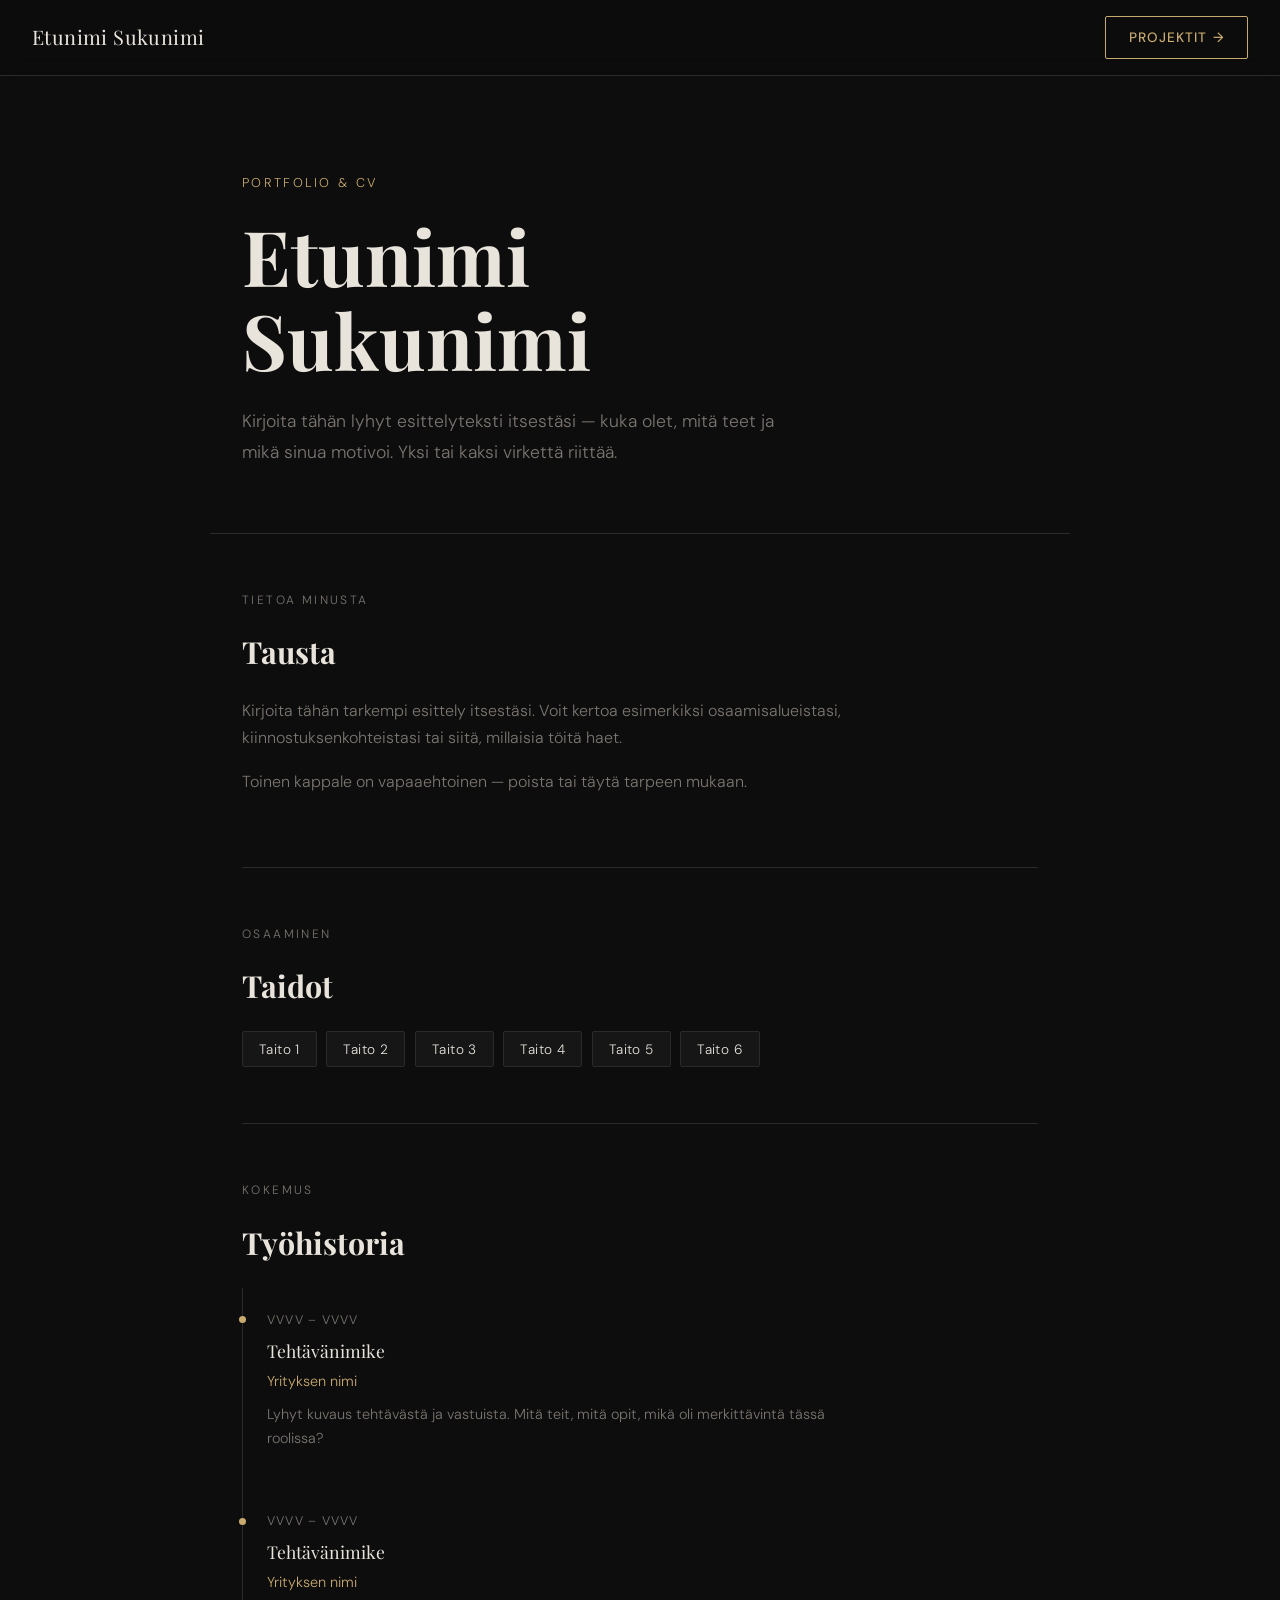
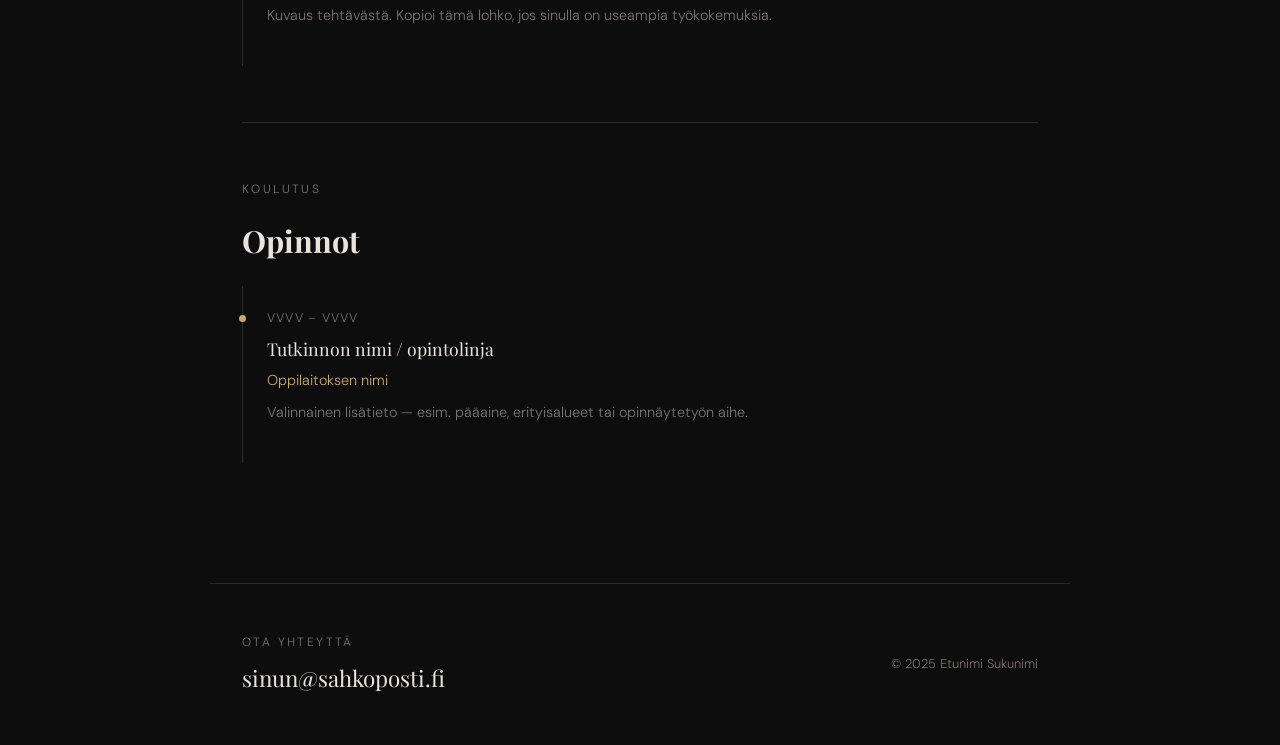
==== commit 413399fc: "uusi" ====
--- a/index.html
+++ b/index.html
@@ -1,224 +1,125 @@
 <!DOCTYPE html>
 <html lang="fi">
 <head>
-  <meta charset="UTF-8"/>
-  <meta name="viewport" content="width=device-width, initial-scale=1.0"/>
-  <title>Benjamin Sundström</title>
-  <link rel="preconnect" href="https://fonts.googleapis.com"/>
-  <link rel="preconnect" href="https://fonts.gstatic.com" crossorigin/>
-  <link href="https://fonts.googleapis.com/css2?family=Bebas+Neue&family=DM+Sans:wght@300;400;500&family=DM+Mono:wght@400;500&display=swap" rel="stylesheet"/>
-  <style>
-    *, *::before, *::after { box-sizing: border-box; margin: 0; padding: 0; }
-    :root {
-      --lime:  #c8f135;
-      --coral: #ff5e3a;
-      --sky:   #3af0ff;
-      --ink:   #0f0f0e;
-      --cream: #f5f2ea;
-      --muted: #888070;
-      --font-display: 'Bebas Neue', sans-serif;
-      --font-body:    'DM Sans', sans-serif;
-      --font-mono:    'DM Mono', monospace;
-    }
-    html { scroll-behavior: smooth; }
-    body { background: var(--ink); color: var(--cream); font-family: var(--font-body); font-size: 15px; line-height: 1.7; overflow-x: hidden; }
-
-    /* NAV */
-    nav {
-      position: fixed; top: 0; left: 0; right: 0; z-index: 100;
-      display: flex; justify-content: space-between; align-items: center;
-      padding: 1.2rem 3rem;
-      background: rgba(15,15,14,0.85); backdrop-filter: blur(14px);
-      border-bottom: 1px solid rgba(255,255,255,0.07);
-    }
-    .nav-logo { font-family: var(--font-display); font-size: 1.5rem; letter-spacing: 0.18em; color: var(--lime); text-decoration: none; }
-    .nav-links { display: flex; gap: 2rem; list-style: none; }
-    .nav-links a { font-family: var(--font-mono); font-size: 0.72rem; letter-spacing: 0.1em; text-transform: uppercase; color: var(--muted); text-decoration: none; transition: color 0.2s; }
-    .nav-links a:hover { color: var(--cream); }
-
-    /* HERO */
-    #hero { min-height: 100vh; display: flex; flex-direction: column; justify-content: flex-end; padding: 0 3rem 5rem; position: relative; overflow: hidden; }
-    .hero-bg {
-      position: absolute; inset: 0; z-index: 0;
-      background:
-        radial-gradient(ellipse 70% 55% at 80% 20%, rgba(200,241,53,0.18) 0%, transparent 60%),
-        radial-gradient(ellipse 50% 40% at 10% 80%, rgba(58,240,255,0.13) 0%, transparent 55%),
-        radial-gradient(ellipse 40% 50% at 55% 60%, rgba(255,94,58,0.10) 0%, transparent 55%),
-        var(--ink);
-    }
-    .hero-deco {
-      position: absolute; right: 1rem; top: 50%; transform: translateY(-50%);
-      font-family: var(--font-display); font-size: clamp(16rem, 28vw, 26rem);
-      line-height: 1; color: rgba(255,255,255,0.03); letter-spacing: -0.04em; user-select: none; z-index: 0;
-    }
-    .hero-content { position: relative; z-index: 1; max-width: 900px; margin: 0 auto; width: 100%; }
-    .hero-tag { display: inline-flex; align-items: center; gap: 0.6rem; font-family: var(--font-mono); font-size: 0.72rem; letter-spacing: 0.14em; text-transform: uppercase; color: var(--lime); margin-bottom: 1.5rem; }
-    .hero-tag::before { content: ''; width: 2rem; height: 1px; background: var(--lime); }
-    h1 { font-family: var(--font-display); font-size: clamp(5rem, 12vw, 11rem); line-height: 0.88; letter-spacing: 0.04em; color: var(--cream); margin-bottom: 2rem; }
-    h1 em { font-style: normal; -webkit-text-stroke: 1.5px var(--cream); color: transparent; }
-    .hero-desc { font-size: 1rem; color: var(--muted); max-width: 460px; margin-bottom: 3rem; line-height: 1.8; }
-    .hero-cta { display: flex; gap: 1rem; flex-wrap: wrap; }
-
-    /* BUTTONS */
-    .btn { display: inline-flex; align-items: center; gap: 0.5rem; padding: 0.8rem 1.8rem; font-family: var(--font-mono); font-size: 0.75rem; letter-spacing: 0.1em; text-transform: uppercase; text-decoration: none; cursor: pointer; border: none; transition: 0.22s ease; }
-    .btn-lime { background: var(--lime); color: var(--ink); }
-    .btn-lime:hover { background: #d9ff50; }
-    .btn-outline { background: transparent; border: 1.5px solid rgba(255,255,255,0.22); color: var(--cream); }
-    .btn-outline:hover { border-color: var(--cream); background: rgba(255,255,255,0.06); }
-
-    /* SECTIONS */
-    .wrap { max-width: 900px; margin: 0 auto; padding: 7rem 3rem; border-top: 1px solid rgba(255,255,255,0.07); }
-    .section-label { font-family: var(--font-mono); font-size: 0.68rem; letter-spacing: 0.15em; text-transform: uppercase; color: var(--coral); margin-bottom: 2.5rem; display: flex; align-items: center; gap: 1rem; }
-    .section-label::after { content: ''; flex: 1; height: 1px; background: rgba(255,255,255,0.08); }
-    h2 { font-family: var(--font-display); font-size: clamp(2.5rem, 6vw, 5rem); letter-spacing: 0.05em; line-height: 0.95; color: var(--cream); margin-bottom: 3rem; }
-
-    /* ABOUT */
-    .about-grid { display: grid; grid-template-columns: 1.2fr 1fr; gap: 4rem; }
-    .about-text p { color: var(--muted); margin-bottom: 1.2rem; font-size: 0.95rem; }
-    .skills-group { margin-bottom: 1.5rem; }
-    .skills-title { font-family: var(--font-mono); font-size: 0.65rem; letter-spacing: 0.14em; text-transform: uppercase; color: rgba(255,255,255,0.3); margin-bottom: 0.6rem; }
-    .skill-pills { display: flex; flex-wrap: wrap; gap: 0.4rem; }
-    .pill { font-family: var(--font-mono); font-size: 0.72rem; padding: 0.3rem 0.75rem; border: 1px solid rgba(255,255,255,0.12); color: var(--cream); transition: border-color 0.2s, color 0.2s; }
-    .pill:hover { border-color: var(--lime); color: var(--lime); }
-
-    /* CONTACT */
-    .contact-cols { display: grid; grid-template-columns: 1.2fr 1fr; gap: 4rem; margin-top: 3rem; }
-    .contact-intro { color: var(--muted); font-size: 0.95rem; line-height: 1.9; margin-bottom: 2rem; }
-    .contact-list { list-style: none; }
-    .contact-list li a { display: flex; justify-content: space-between; align-items: center; padding: 1rem 0; border-bottom: 1px solid rgba(255,255,255,0.07); text-decoration: none; color: var(--cream); font-size: 0.85rem; transition: padding-left 0.2s, color 0.2s; }
-    .contact-list li a:hover { padding-left: 0.5rem; color: var(--lime); }
-    .ctype { font-size: 0.65rem; color: var(--muted); text-transform: uppercase; letter-spacing: 0.1em; margin-right: 0.5rem; }
-    .arr { transition: transform 0.2s; color: var(--muted); }
-    .contact-list li a:hover .arr { transform: translate(3px,-3px); color: var(--lime); }
-
-    /* CV CARD */
-    .cv-card { background: rgba(200,241,53,0.06); border: 1.5px solid rgba(200,241,53,0.25); padding: 2rem; }
-    .cv-card h3 { font-family: var(--font-display); font-size: 2.2rem; letter-spacing: 0.06em; color: var(--lime); margin-bottom: 0.5rem; }
-    .cv-card p { color: var(--muted); font-size: 0.85rem; margin-bottom: 1.5rem; line-height: 1.7; }
-
-    /* FOOTER */
-    footer { border-top: 1px solid rgba(255,255,255,0.07); padding: 2rem 3rem; max-width: 900px; margin: 0 auto; display: flex; justify-content: space-between; align-items: center; }
-    footer p { font-family: var(--font-mono); font-size: 0.72rem; color: rgba(255,255,255,0.25); }
-
-    /* ANIMATIONS */
-    @keyframes fadeUp { from { opacity:0; transform:translateY(22px); } to { opacity:1; transform:translateY(0); } }
-    .hero-tag  { animation: fadeUp 0.7s 0.1s both; }
-    h1         { animation: fadeUp 0.7s 0.2s both; }
-    .hero-desc { animation: fadeUp 0.7s 0.3s both; }
-    .hero-cta  { animation: fadeUp 0.7s 0.4s both; }
-
-    /* RESPONSIVE */
-    @media (max-width: 660px) {
-      nav { padding: 1.1rem 1.5rem; }
-      #hero, .wrap { padding-left: 1.5rem; padding-right: 1.5rem; }
-      .about-grid, .contact-cols { grid-template-columns: 1fr; gap: 2.5rem; }
-      footer { flex-direction: column; gap: 0.5rem; text-align: center; padding: 1.5rem; }
-    }
-  </style>
+  <meta charset="UTF-8" />
+  <meta name="viewport" content="width=device-width, initial-scale=1.0" />
+  <title>Nimi — Portfolio & CV</title>
+  <link rel="stylesheet" href="style.css" />
 </head>
 <body>
 
-<nav>
-  <a href="index.html" class="nav-logo">BS</a>
-  <ul class="nav-links">
-    <li><a href="#about">Tietoa</a></li>
-    <li><a href="projects.html">Projektit</a></li>
-    <li><a href="#contact">Yhteystiedot</a></li>
-  </ul>
-</nav>
+  <!-- ===== NAVIGAATIO ===== -->
+  <nav>
+    <span class="logo">Etunimi Sukunimi</span>
+    <a href="projects.html" class="nav-btn">Projektit →</a>
+  </nav>
 
-<!-- HERO -->
-<section id="hero">
-  <div class="hero-bg"></div>
-  <div class="hero-deco">BS</div>
-  <div class="hero-content">
-    <p class="hero-tag">Portfolio — 2025</p>
-    <h1>BENJA<br>MIN<br><em>SUND</em><br>STRÖM</h1>
-    <p class="hero-desc">Ohjelmistokehittäjä Helsingistä. Rakennan toimivia, huolella suunniteltuja sovelluksia frontend- ja backend-puolelle.</p>
-    <div class="hero-cta">
-      <a href="projects.html" class="btn btn-lime">Katso projektit →</a>
-      <a href="#contact" class="btn btn-outline">Ota yhteyttä</a>
+  <!-- ===== HERO ===== -->
+  <header class="hero">
+    <p class="tagline">Portfolio &amp; CV</p>
+    <h1>Etunimi<br>Sukunimi</h1>
+    <p class="intro">
+      Kirjoita tähän lyhyt esittelyteksti itsestäsi — kuka olet, mitä teet
+      ja mikä sinua motivoi. Yksi tai kaksi virkettä riittää.
+    </p>
+  </header>
+
+  <!-- ===== PÄÄSISÄLTÖ ===== -->
+  <main class="content">
+
+    <!-- TIETOA MINUSTA -->
+    <section class="section">
+      <p class="section-label">Tietoa minusta</p>
+      <h2>Tausta</h2>
+      <p>
+        Kirjoita tähän tarkempi esittely itsestäsi. Voit kertoa esimerkiksi
+        osaamisalueistasi, kiinnostuksenkohteistasi tai siitä, millaisia
+        töitä haet.
+      </p>
+      <p>
+        Toinen kappale on vapaaehtoinen — poista tai täytä tarpeen mukaan.
+      </p>
+    </section>
+
+    <!-- TAIDOT -->
+    <section class="section">
+      <p class="section-label">Osaaminen</p>
+      <h2>Taidot</h2>
+      <div class="skills-grid">
+        <span class="skill-tag">Taito 1</span>
+        <span class="skill-tag">Taito 2</span>
+        <span class="skill-tag">Taito 3</span>
+        <span class="skill-tag">Taito 4</span>
+        <span class="skill-tag">Taito 5</span>
+        <span class="skill-tag">Taito 6</span>
+        <!-- Lisää tai poista tageja tarpeen mukaan -->
+      </div>
+    </section>
+
+    <!-- TYÖKOKEMUS -->
+    <section class="section">
+      <p class="section-label">Kokemus</p>
+      <h2>Työhistoria</h2>
+      <ul class="timeline">
+
+        <li>
+          <p class="period">vvvv – vvvv</p>
+          <p class="role">Tehtävänimike</p>
+          <p class="org">Yrityksen nimi</p>
+          <p class="desc">
+            Lyhyt kuvaus tehtävästä ja vastuista. Mitä teit, mitä opit,
+            mikä oli merkittävintä tässä roolissa?
+          </p>
+        </li>
+
+        <li>
+          <p class="period">vvvv – vvvv</p>
+          <p class="role">Tehtävänimike</p>
+          <p class="org">Yrityksen nimi</p>
+          <p class="desc">
+            Kuvaus tehtävästä. Kopioi tämä lohko, jos sinulla on useampia
+            työkokemuksia.
+          </p>
+        </li>
+
+        <!-- Lisää <li>-lohkoja tarpeen mukaan -->
+
+      </ul>
+    </section>
+
+    <!-- KOULUTUS -->
+    <section class="section">
+      <p class="section-label">Koulutus</p>
+      <h2>Opinnot</h2>
+      <ul class="timeline">
+
+        <li>
+          <p class="period">vvvv – vvvv</p>
+          <p class="role">Tutkinnon nimi / opintolinja</p>
+          <p class="org">Oppilaitoksen nimi</p>
+          <p class="desc">
+            Valinnainen lisätieto — esim. pääaine, erityisalueet tai
+            opinnäytetyön aihe.
+          </p>
+        </li>
+
+        <!-- Lisää lohkoja tarpeen mukaan -->
+
+      </ul>
+    </section>
+
+  </main>
+
+  <!-- ===== YHTEYSTIEDOT ===== -->
+  <footer>
+    <div class="contact">
+      <div>
+        <p class="contact-label">Ota yhteyttä</p>
+        <a href="mailto:sinun@sahkoposti.fi" class="email">sinun@sahkoposti.fi</a>
+      </div>
+      <p class="copy-right">&copy; 2025 Etunimi Sukunimi</p>
     </div>
-  </div>
-</section>
-
-<!-- ABOUT -->
-<div class="wrap" id="about">
-  <p class="section-label">01 — Tietoa minusta</p>
-  <h2>KOODIN<br>TEKIJÄ</h2>
-  <div class="about-grid">
-    <div class="about-text">
-      <p>Olen Benjamin Sundström, ohjelmistokehittäjä jolla on intohimo rakentaa laadukkaita sovelluksia. Viihdyn sekä frontend- että backend-kehityksen parissa ja pidän tärkeänä kirjoittaa selkeää, ylläpidettävää koodia.</p>
-      <p><!-- Lisää oma esittelytekstisi tähän. Kerro koulutuksestasi, työkokemuksestasi ja kiinnostuksistasi. --></p>
-      <p>Tykkään haastaa itseni uusilla teknologioilla ja löytää elegantit ratkaisut monimutkaisiin ongelmiin.</p>
-    </div>
-    <div>
-      <div class="skills-group">
-        <p class="skills-title">Frontend</p>
-        <div class="skill-pills">
-          <span class="pill">React</span><span class="pill">Next.js</span><span class="pill">TypeScript</span><span class="pill">CSS</span>
-        </div>
-      </div>
-      <div class="skills-group">
-        <p class="skills-title">Backend</p>
-        <div class="skill-pills">
-          <span class="pill">Node.js</span><span class="pill">Python</span><span class="pill">PostgreSQL</span><span class="pill">REST API</span>
-        </div>
-      </div>
-      <div class="skills-group">
-        <p class="skills-title">Työkalut</p>
-        <div class="skill-pills">
-          <span class="pill">Git</span><span class="pill">Docker</span><span class="pill">Figma</span><span class="pill">Linux</span>
-        </div>
-      </div>
-    </div>
-  </div>
-</div>
-
-<!-- CONTACT -->
-<div class="wrap" id="contact">
-  <p class="section-label">02 — Yhteystiedot</p>
-  <h2>OTETAAN<br>YHTEYTTÄ</h2>
-  <div class="contact-cols">
-    <div>
-      <p class="contact-intro">Olen avoin uusille mahdollisuuksille ja yhteistyölle. Löydät minut helpoimmin sähköpostitse tai LinkedIn-kautta.</p>
-      <ul class="contact-list">
-        <li>
-          <a href="mailto:benjamin@example.com">
-            <span><span class="ctype">Email</span>benjamin@example.com</span>
-            <span class="arr">↗</span>
-          </a>
-        </li>
-        <li>
-          <a href="https://github.com/benjamin-sundstrom" target="_blank">
-            <span><span class="ctype">GitHub</span>github.com/benjamin-sundstrom</span>
-            <span class="arr">↗</span>
-          </a>
-        </li>
-        <li>
-          <a href="https://linkedin.com/in/benjamin-sundstrom" target="_blank">
-            <span><span class="ctype">LinkedIn</span>linkedin.com/in/benjamin-sundstrom</span>
-            <span class="arr">↗</span>
-          </a>
-        </li>
-      </ul>
-    </div>
-    <div>
-      <div class="cv-card">
-        <h3>LATAA CV</h3>
-        <p>Ansioluetteloni Word-muodossa — sisältää työkokemuksen, koulutuksen ja taidot.</p>
-        <a href="Benjamin_Sundstrom_CV.docx" download class="btn btn-lime" style="width:100%;justify-content:center;">
-          ↓ Lataa CV (.docx)
-        </a>
-      </div>
-    </div>
-  </div>
-</div>
-
-<footer>
-  <p>© 2025 Benjamin Sundström</p>
-  <p>Helsinki, Finland</p>
-</footer>
+  </footer>
 
 </body>
 </html>
--- a/style.css
+++ b/style.css
@@ -0,0 +1,357 @@
+/* ===========================
+   PORTFOLIO — TYYLITIEDOSTO
+   =========================== */
+
+@import url('https://fonts.googleapis.com/css2?family=Playfair+Display:wght@400;700&family=DM+Sans:wght@300;400;500&display=swap');
+
+/* --- Muuttujat --- */
+:root {
+  --bg:        #0d0d0d;
+  --surface:   #161616;
+  --border:    #2a2a2a;
+  --accent:    #c8a96e;
+  --text:      #e8e4dc;
+  --muted:     #7a7570;
+  --heading:   'Playfair Display', Georgia, serif;
+  --body:      'DM Sans', sans-serif;
+}
+
+/* --- Nollaus & perus --- */
+*, *::before, *::after { box-sizing: border-box; margin: 0; padding: 0; }
+
+html { scroll-behavior: smooth; }
+
+body {
+  background: var(--bg);
+  color: var(--text);
+  font-family: var(--body);
+  font-weight: 300;
+  font-size: 1rem;
+  line-height: 1.7;
+  min-height: 100vh;
+}
+
+/* --- Linkit --- */
+a {
+  color: var(--accent);
+  text-decoration: none;
+  transition: opacity 0.2s;
+}
+a:hover { opacity: 0.75; }
+
+/* ===========================
+   NAVIGAATIO
+   =========================== */
+nav {
+  position: sticky;
+  top: 0;
+  z-index: 100;
+  background: rgba(13,13,13,0.92);
+  backdrop-filter: blur(10px);
+  border-bottom: 1px solid var(--border);
+  padding: 1rem 2rem;
+  display: flex;
+  justify-content: space-between;
+  align-items: center;
+}
+
+nav .logo {
+  font-family: var(--heading);
+  font-size: 1.25rem;
+  color: var(--text);
+  letter-spacing: 0.02em;
+}
+
+nav .nav-btn {
+  display: inline-flex;
+  align-items: center;
+  gap: 0.5rem;
+  padding: 0.55rem 1.4rem;
+  border: 1px solid var(--accent);
+  border-radius: 2px;
+  color: var(--accent);
+  font-family: var(--body);
+  font-size: 0.85rem;
+  font-weight: 500;
+  letter-spacing: 0.08em;
+  text-transform: uppercase;
+  transition: background 0.2s, color 0.2s;
+}
+nav .nav-btn:hover {
+  background: var(--accent);
+  color: var(--bg);
+  opacity: 1;
+}
+
+/* ===========================
+   HERO / YLÄTUNNISTE
+   =========================== */
+.hero {
+  padding: 6rem 2rem 4rem;
+  max-width: 860px;
+  margin: 0 auto;
+  border-bottom: 1px solid var(--border);
+}
+
+.hero .tagline {
+  font-size: 0.8rem;
+  letter-spacing: 0.18em;
+  text-transform: uppercase;
+  color: var(--accent);
+  margin-bottom: 1.2rem;
+}
+
+.hero h1 {
+  font-family: var(--heading);
+  font-size: clamp(2.8rem, 6vw, 5rem);
+  font-weight: 700;
+  line-height: 1.1;
+  color: var(--text);
+  margin-bottom: 1.5rem;
+}
+
+.hero .intro {
+  font-size: 1.1rem;
+  color: var(--muted);
+  max-width: 560px;
+  line-height: 1.8;
+}
+
+/* ===========================
+   SISÄLTÖALUE
+   =========================== */
+.content {
+  max-width: 860px;
+  margin: 0 auto;
+  padding: 0 2rem 4rem;
+}
+
+/* --- Osio --- */
+.section {
+  padding: 3.5rem 0;
+  border-bottom: 1px solid var(--border);
+}
+.section:last-of-type { border-bottom: none; }
+
+.section-label {
+  font-size: 0.75rem;
+  letter-spacing: 0.2em;
+  text-transform: uppercase;
+  color: var(--accent);
+  margin-bottom: 2rem;
+}
+
+.section h2 {
+  font-family: var(--heading);
+  font-size: 1.9rem;
+  font-weight: 700;
+  margin-bottom: 1.2rem;
+  color: var(--text);
+}
+
+.section p {
+  color: var(--muted);
+  margin-bottom: 1rem;
+  max-width: 640px;
+}
+
+/* --- Taidot / lista --- */
+.skills-grid {
+  display: flex;
+  flex-wrap: wrap;
+  gap: 0.6rem;
+  margin-top: 1rem;
+}
+
+.skill-tag {
+  padding: 0.35rem 1rem;
+  border: 1px solid var(--border);
+  border-radius: 2px;
+  font-size: 0.85rem;
+  color: var(--text);
+  background: var(--surface);
+  letter-spacing: 0.03em;
+}
+
+/* --- Kokemus / koulutus --- */
+.timeline { list-style: none; }
+
+.timeline li {
+  padding: 1.4rem 0 1.4rem 1.5rem;
+  border-left: 1px solid var(--border);
+  position: relative;
+}
+.timeline li::before {
+  content: '';
+  width: 7px;
+  height: 7px;
+  background: var(--accent);
+  border-radius: 50%;
+  position: absolute;
+  left: -4px;
+  top: 1.8rem;
+}
+
+.timeline .period {
+  font-size: 0.78rem;
+  letter-spacing: 0.1em;
+  color: var(--muted);
+  text-transform: uppercase;
+  margin-bottom: 0.3rem;
+}
+
+.timeline .role {
+  font-family: var(--heading);
+  font-size: 1.1rem;
+  color: var(--text);
+  margin-bottom: 0.2rem;
+}
+
+.timeline .org {
+  font-size: 0.9rem;
+  color: var(--accent);
+  margin-bottom: 0.5rem;
+}
+
+.timeline .desc {
+  font-size: 0.9rem;
+  color: var(--muted);
+  max-width: 560px;
+}
+
+/* ===========================
+   PROJEKTISIVU — KORTIT
+   =========================== */
+.projects-hero {
+  padding: 5rem 2rem 3rem;
+  max-width: 860px;
+  margin: 0 auto;
+  border-bottom: 1px solid var(--border);
+}
+
+.projects-hero h1 {
+  font-family: var(--heading);
+  font-size: clamp(2.2rem, 5vw, 3.8rem);
+  margin-bottom: 0.8rem;
+}
+
+.projects-hero p {
+  color: var(--muted);
+  max-width: 500px;
+}
+
+.projects-grid {
+  max-width: 860px;
+  margin: 0 auto;
+  padding: 3rem 2rem 5rem;
+  display: grid;
+  grid-template-columns: repeat(auto-fill, minmax(340px, 1fr));
+  gap: 1.5rem;
+}
+
+.project-card {
+  background: var(--surface);
+  border: 1px solid var(--border);
+  border-radius: 4px;
+  padding: 2rem;
+  transition: border-color 0.25s, transform 0.25s;
+}
+.project-card:hover {
+  border-color: var(--accent);
+  transform: translateY(-3px);
+}
+
+.project-card .p-year {
+  font-size: 0.75rem;
+  letter-spacing: 0.15em;
+  text-transform: uppercase;
+  color: var(--accent);
+  margin-bottom: 0.8rem;
+}
+
+.project-card h3 {
+  font-family: var(--heading);
+  font-size: 1.3rem;
+  margin-bottom: 0.7rem;
+  color: var(--text);
+}
+
+.project-card p {
+  font-size: 0.9rem;
+  color: var(--muted);
+  margin-bottom: 1.2rem;
+}
+
+.project-card .p-tags {
+  display: flex;
+  flex-wrap: wrap;
+  gap: 0.4rem;
+}
+
+.project-card .p-tag {
+  font-size: 0.75rem;
+  padding: 0.2rem 0.7rem;
+  border: 1px solid var(--border);
+  border-radius: 2px;
+  color: var(--muted);
+}
+
+.project-card .p-link {
+  display: inline-block;
+  margin-top: 1rem;
+  font-size: 0.82rem;
+  letter-spacing: 0.08em;
+  text-transform: uppercase;
+  color: var(--accent);
+  border-bottom: 1px solid transparent;
+  transition: border-color 0.2s;
+}
+.project-card .p-link:hover { border-color: var(--accent); opacity: 1; }
+
+/* ===========================
+   YHTEYSTIEDOT
+   =========================== */
+.contact {
+  border-top: 1px solid var(--border);
+  padding: 3rem 2rem;
+  max-width: 860px;
+  margin: 0 auto;
+  display: flex;
+  justify-content: space-between;
+  align-items: center;
+  flex-wrap: wrap;
+  gap: 1rem;
+}
+
+.contact .contact-label {
+  font-size: 0.75rem;
+  letter-spacing: 0.2em;
+  text-transform: uppercase;
+  color: var(--muted);
+  margin-bottom: 0.4rem;
+}
+
+.contact .email {
+  font-family: var(--heading);
+  font-size: 1.4rem;
+  color: var(--text);
+}
+.contact .email:hover { color: var(--accent); opacity: 1; }
+
+.contact .copy-right {
+  font-size: 0.8rem;
+  color: var(--muted);
+}
+
+/* ===========================
+   RESPONSIIVISUUS
+   =========================== */
+@media (max-width: 600px) {
+  nav { padding: 0.9rem 1rem; }
+  .hero, .content, .projects-hero, .projects-grid, .contact {
+    padding-left: 1rem;
+    padding-right: 1rem;
+  }
+  .projects-grid { grid-template-columns: 1fr; }
+  .contact { flex-direction: column; align-items: flex-start; }
+}
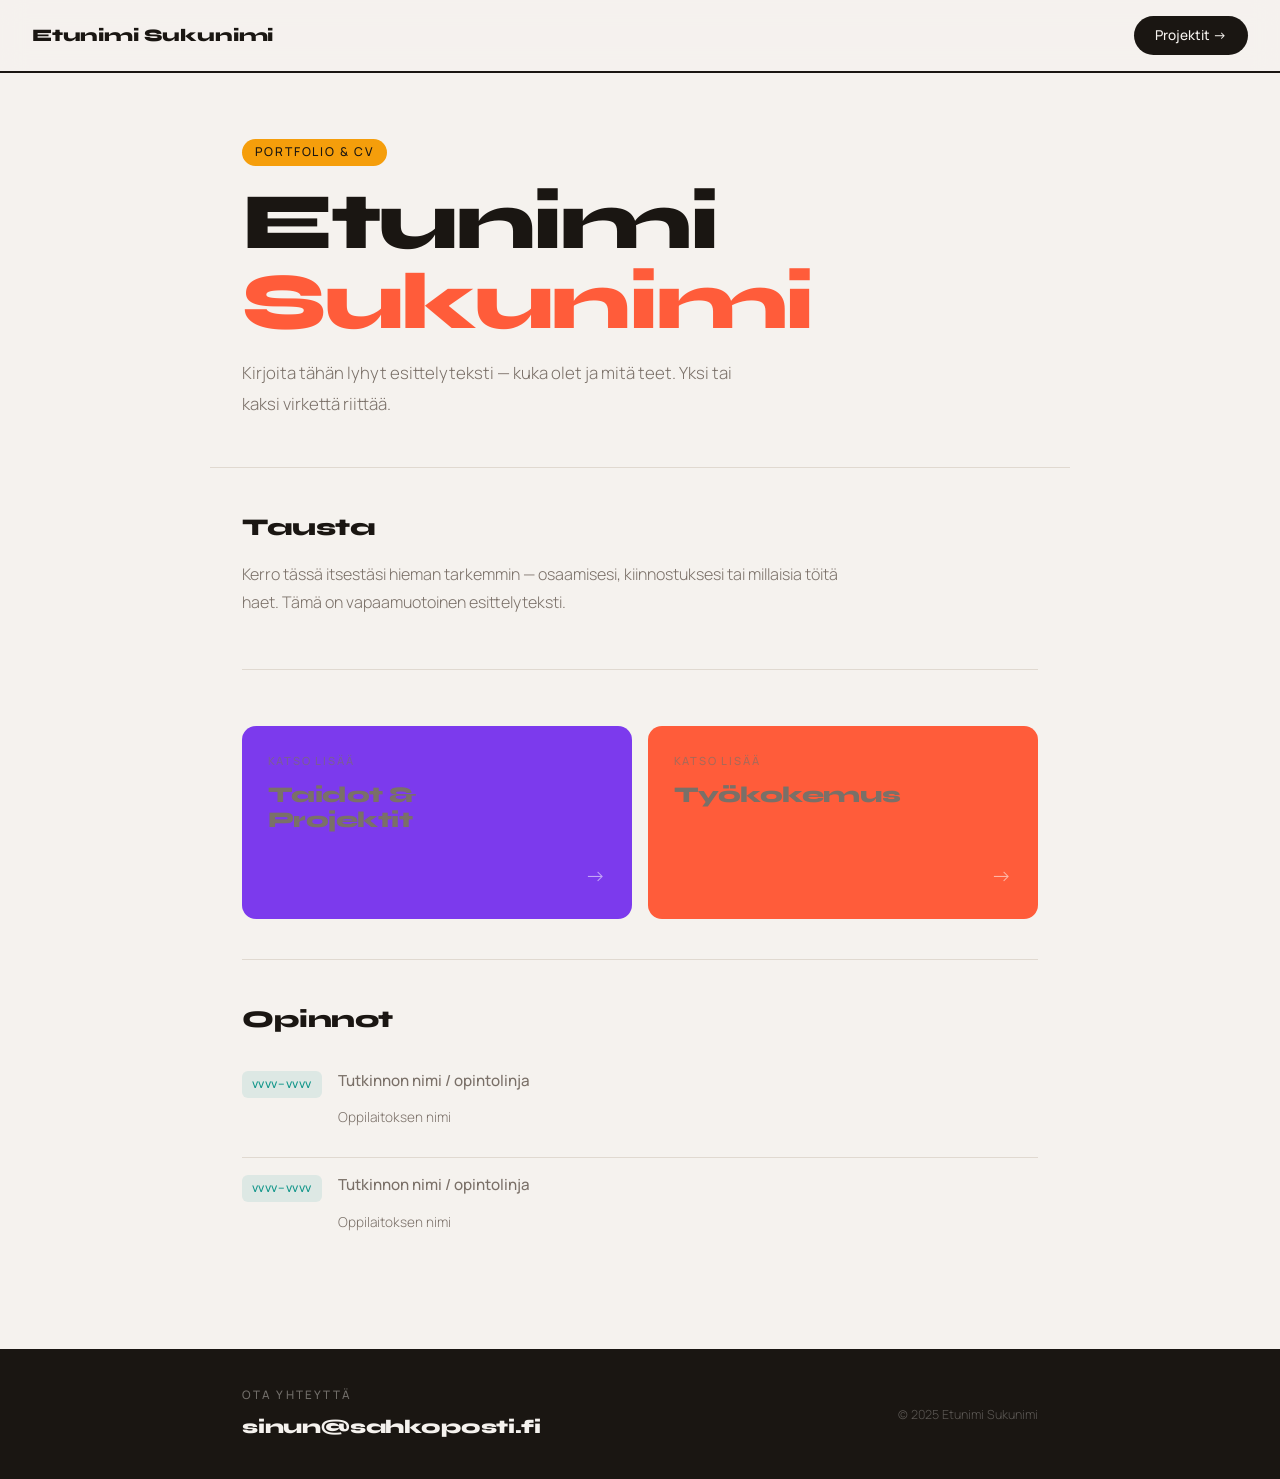
==== commit 908df294: "uusi yritys" ====
--- a/index.html
+++ b/index.html
@@ -8,109 +8,82 @@
 </head>
 <body>
 
-  <!-- ===== NAVIGAATIO ===== -->
+  <!-- NAVIGAATIO -->
   <nav>
     <span class="logo">Etunimi Sukunimi</span>
     <a href="projects.html" class="nav-btn">Projektit →</a>
   </nav>
 
-  <!-- ===== HERO ===== -->
+  <!-- HERO -->
   <header class="hero">
-    <p class="tagline">Portfolio &amp; CV</p>
-    <h1>Etunimi<br>Sukunimi</h1>
+    <span class="tagline">Portfolio &amp; CV</span>
+    <h1>Etunimi<br><span>Sukunimi</span></h1>
     <p class="intro">
-      Kirjoita tähän lyhyt esittelyteksti itsestäsi — kuka olet, mitä teet
-      ja mikä sinua motivoi. Yksi tai kaksi virkettä riittää.
+      Kirjoita tähän lyhyt esittelyteksti — kuka olet ja mitä teet.
+      Yksi tai kaksi virkettä riittää.
     </p>
   </header>
 
-  <!-- ===== PÄÄSISÄLTÖ ===== -->
   <main class="content">
 
-    <!-- TIETOA MINUSTA -->
+    <!-- TAUSTA -->
     <section class="section">
-      <p class="section-label">Tietoa minusta</p>
       <h2>Tausta</h2>
       <p>
-        Kirjoita tähän tarkempi esittely itsestäsi. Voit kertoa esimerkiksi
-        osaamisalueistasi, kiinnostuksenkohteistasi tai siitä, millaisia
-        töitä haet.
-      </p>
-      <p>
-        Toinen kappale on vapaaehtoinen — poista tai täytä tarpeen mukaan.
+        Kerro tässä itsestäsi hieman tarkemmin — osaamisesi, kiinnostuksesi
+        tai millaisia töitä haet. Tämä on vapaamuotoinen esittelyteksti.
       </p>
     </section>
 
-    <!-- TAIDOT -->
+    <!-- NAPIT: TAIDOT & PROJEKTIT + TYÖKOKEMUS -->
     <section class="section">
-      <p class="section-label">Osaaminen</p>
-      <h2>Taidot</h2>
-      <div class="skills-grid">
-        <span class="skill-tag">Taito 1</span>
-        <span class="skill-tag">Taito 2</span>
-        <span class="skill-tag">Taito 3</span>
-        <span class="skill-tag">Taito 4</span>
-        <span class="skill-tag">Taito 5</span>
-        <span class="skill-tag">Taito 6</span>
-        <!-- Lisää tai poista tageja tarpeen mukaan -->
+      <div class="nav-cards">
+        <a href="skills.html" class="nav-card skills">
+          <div>
+            <p class="card-label">Katso lisää</p>
+            <p class="card-title">Taidot &amp;<br>Projektit</p>
+          </div>
+          <span class="card-arrow">→</span>
+        </a>
+        <a href="work.html" class="nav-card work">
+          <div>
+            <p class="card-label">Katso lisää</p>
+            <p class="card-title">Työ&shy;kokemus</p>
+          </div>
+          <span class="card-arrow">→</span>
+        </a>
       </div>
     </section>
 
-    <!-- TYÖKOKEMUS -->
+    <!-- OPINNOT -->
     <section class="section">
-      <p class="section-label">Kokemus</p>
-      <h2>Työhistoria</h2>
-      <ul class="timeline">
+      <h2>Opinnot</h2>
+      <ul class="edu-list">
 
         <li>
-          <p class="period">vvvv – vvvv</p>
-          <p class="role">Tehtävänimike</p>
-          <p class="org">Yrityksen nimi</p>
-          <p class="desc">
-            Lyhyt kuvaus tehtävästä ja vastuista. Mitä teit, mitä opit,
-            mikä oli merkittävintä tässä roolissa?
-          </p>
+          <span class="edu-period">vvvv–vvvv</span>
+          <div>
+            <p class="edu-degree">Tutkinnon nimi / opintolinja</p>
+            <p class="edu-school">Oppilaitoksen nimi</p>
+          </div>
         </li>
 
         <li>
-          <p class="period">vvvv – vvvv</p>
-          <p class="role">Tehtävänimike</p>
-          <p class="org">Yrityksen nimi</p>
-          <p class="desc">
-            Kuvaus tehtävästä. Kopioi tämä lohko, jos sinulla on useampia
-            työkokemuksia.
-          </p>
+          <span class="edu-period">vvvv–vvvv</span>
+          <div>
+            <p class="edu-degree">Tutkinnon nimi / opintolinja</p>
+            <p class="edu-school">Oppilaitoksen nimi</p>
+          </div>
         </li>
 
-        <!-- Lisää <li>-lohkoja tarpeen mukaan -->
-
-      </ul>
-    </section>
-
-    <!-- KOULUTUS -->
-    <section class="section">
-      <p class="section-label">Koulutus</p>
-      <h2>Opinnot</h2>
-      <ul class="timeline">
-
-        <li>
-          <p class="period">vvvv – vvvv</p>
-          <p class="role">Tutkinnon nimi / opintolinja</p>
-          <p class="org">Oppilaitoksen nimi</p>
-          <p class="desc">
-            Valinnainen lisätieto — esim. pääaine, erityisalueet tai
-            opinnäytetyön aihe.
-          </p>
-        </li>
-
-        <!-- Lisää lohkoja tarpeen mukaan -->
+        <!-- Lisää rivejä kopioimalla yllä olevaa <li>-lohkoa -->
 
       </ul>
     </section>
 
   </main>
 
-  <!-- ===== YHTEYSTIEDOT ===== -->
+  <!-- YHTEYSTIEDOT -->
   <footer>
     <div class="contact">
       <div>
--- a/style.css
+++ b/style.css
@@ -2,23 +2,27 @@
    PORTFOLIO — TYYLITIEDOSTO
    =========================== */
 
-@import url('https://fonts.googleapis.com/css2?family=Playfair+Display:wght@400;700&family=DM+Sans:wght@300;400;500&display=swap');
+@import url('https://fonts.googleapis.com/css2?family=Syne:wght@700;800&family=Manrope:wght@300;400;500&display=swap');
 
 /* --- Muuttujat --- */
 :root {
-  --bg:        #0d0d0d;
-  --surface:   #161616;
-  --border:    #2a2a2a;
-  --accent:    #c8a96e;
-  --text:      #e8e4dc;
-  --muted:     #7a7570;
-  --heading:   'Playfair Display', Georgia, serif;
-  --body:      'DM Sans', sans-serif;
-}
-
-/* --- Nollaus & perus --- */
+  --bg:      #f5f2ee;
+  --surface: #ffffff;
+  --border:  #e0d9d0;
+  --text:    #1a1612;
+  --muted:   #7a7068;
+
+  --coral:   #ff5c3a;
+  --violet:  #7c3aed;
+  --teal:    #0d9488;
+  --amber:   #f59e0b;
+
+  --heading: 'Syne', sans-serif;
+  --body:    'Manrope', sans-serif;
+}
+
+/* --- Nollaus --- */
 *, *::before, *::after { box-sizing: border-box; margin: 0; padding: 0; }
-
 html { scroll-behavior: smooth; }
 
 body {
@@ -31,13 +35,8 @@
   min-height: 100vh;
 }
 
-/* --- Linkit --- */
-a {
-  color: var(--accent);
-  text-decoration: none;
-  transition: opacity 0.2s;
-}
-a:hover { opacity: 0.75; }
+a { color: var(--coral); text-decoration: none; transition: opacity 0.2s; }
+a:hover { opacity: 0.72; }
 
 /* ===========================
    NAVIGAATIO
@@ -46,9 +45,9 @@
   position: sticky;
   top: 0;
   z-index: 100;
-  background: rgba(13,13,13,0.92);
-  backdrop-filter: blur(10px);
-  border-bottom: 1px solid var(--border);
+  background: rgba(245,242,238,0.93);
+  backdrop-filter: blur(12px);
+  border-bottom: 2px solid var(--text);
   padding: 1rem 2rem;
   display: flex;
   justify-content: space-between;
@@ -57,263 +56,341 @@
 
 nav .logo {
   font-family: var(--heading);
-  font-size: 1.25rem;
-  color: var(--text);
-  letter-spacing: 0.02em;
+  font-size: 1.1rem;
+  font-weight: 800;
+  color: var(--text);
+  letter-spacing: -0.01em;
 }
 
 nav .nav-btn {
   display: inline-flex;
   align-items: center;
-  gap: 0.5rem;
-  padding: 0.55rem 1.4rem;
-  border: 1px solid var(--accent);
-  border-radius: 2px;
-  color: var(--accent);
+  gap: 0.4rem;
+  padding: 0.5rem 1.3rem;
+  background: var(--text);
+  color: var(--bg);
+  border-radius: 100px;
   font-family: var(--body);
   font-size: 0.85rem;
   font-weight: 500;
-  letter-spacing: 0.08em;
+  transition: background 0.2s, color 0.2s;
+}
+nav .nav-btn:hover { background: var(--coral); color: #fff; opacity: 1; }
+
+/* ===========================
+   HERO
+   =========================== */
+.hero {
+  padding: 4rem 2rem 3rem;
+  max-width: 860px;
+  margin: 0 auto;
+  border-bottom: 1px solid var(--border);
+}
+
+.hero .tagline {
+  display: inline-block;
+  font-size: 0.76rem;
+  letter-spacing: 0.16em;
   text-transform: uppercase;
-  transition: background 0.2s, color 0.2s;
-}
-nav .nav-btn:hover {
-  background: var(--accent);
-  color: var(--bg);
-  opacity: 1;
-}
-
-/* ===========================
-   HERO / YLÄTUNNISTE
-   =========================== */
-.hero {
-  padding: 6rem 2rem 4rem;
-  max-width: 860px;
-  margin: 0 auto;
+  background: var(--amber);
+  color: var(--text);
+  padding: 0.22rem 0.8rem;
+  border-radius: 100px;
+  margin-bottom: 1rem;
+  font-weight: 500;
+}
+
+.hero h1 {
+  font-family: var(--heading);
+  font-size: clamp(2.8rem, 7vw, 5rem);
+  font-weight: 800;
+  line-height: 1.0;
+  color: var(--text);
+  letter-spacing: -0.03em;
+  margin-bottom: 1rem;
+}
+.hero h1 span { color: var(--coral); }
+
+.hero .intro {
+  font-size: 1.05rem;
+  color: var(--muted);
+  max-width: 520px;
+  line-height: 1.8;
+}
+
+/* ===========================
+   SISÄLTÖ
+   =========================== */
+.content {
+  max-width: 860px;
+  margin: 0 auto;
+  padding: 0 2rem 3rem;
+}
+
+.section {
+  padding: 2.5rem 0;
   border-bottom: 1px solid var(--border);
 }
-
-.hero .tagline {
-  font-size: 0.8rem;
-  letter-spacing: 0.18em;
+.section:last-of-type { border-bottom: none; }
+
+.section h2 {
+  font-family: var(--heading);
+  font-size: 1.5rem;
+  font-weight: 800;
+  letter-spacing: -0.02em;
+  margin-bottom: 0.8rem;
+  color: var(--text);
+}
+
+.section p { color: var(--muted); margin-bottom: 0.8rem; max-width: 620px; }
+
+/* ===========================
+   NAVIGAATIORUUDUKKO — 2 isoa nappia
+   =========================== */
+.nav-cards {
+  display: grid;
+  grid-template-columns: 1fr 1fr;
+  gap: 1rem;
+  margin-top: 1rem;
+}
+
+.nav-card {
+  display: flex;
+  flex-direction: column;
+  justify-content: space-between;
+  padding: 1.6rem;
+  border-radius: 14px;
+  text-decoration: none;
+  min-height: 120px;
+  transition: transform 0.2s, box-shadow 0.2s;
+}
+.nav-card:hover { transform: translateY(-4px); box-shadow: 0 12px 32px rgba(0,0,0,0.13); opacity: 1; }
+
+.nav-card.skills { background: var(--violet); color: #fff; }
+.nav-card.work   { background: var(--coral);  color: #fff; }
+
+.nav-card .card-label {
+  font-size: 0.7rem;
+  letter-spacing: 0.16em;
   text-transform: uppercase;
-  color: var(--accent);
-  margin-bottom: 1.2rem;
-}
-
-.hero h1 {
-  font-family: var(--heading);
-  font-size: clamp(2.8rem, 6vw, 5rem);
-  font-weight: 700;
+  opacity: 0.65;
+  font-weight: 500;
+}
+
+.nav-card .card-title {
+  font-family: var(--heading);
+  font-size: 1.4rem;
+  font-weight: 800;
   line-height: 1.1;
-  color: var(--text);
-  margin-bottom: 1.5rem;
-}
-
-.hero .intro {
-  font-size: 1.1rem;
+  letter-spacing: -0.02em;
+  margin-top: 0.3rem;
+}
+
+.nav-card .card-arrow { font-size: 1.3rem; opacity: 0.55; align-self: flex-end; margin-top: 0.8rem; }
+
+/* ===========================
+   OPINNOT — KOMPAKTI LISTA
+   =========================== */
+.edu-list { list-style: none; margin-top: 0.6rem; }
+
+.edu-list li {
+  display: flex;
+  gap: 1rem;
+  align-items: flex-start;
+  padding: 0.9rem 0;
+  border-bottom: 1px solid var(--border);
+}
+.edu-list li:last-child { border-bottom: none; }
+
+.edu-period {
+  flex-shrink: 0;
+  font-size: 0.76rem;
+  font-weight: 500;
+  letter-spacing: 0.05em;
+  color: var(--teal);
+  background: rgba(13,148,136,0.1);
+  padding: 0.2rem 0.6rem;
+  border-radius: 6px;
+  margin-top: 0.2rem;
+}
+
+.edu-degree {
+  font-weight: 500;
+  color: var(--text);
+  font-size: 0.95rem;
+}
+
+.edu-school {
+  font-size: 0.85rem;
   color: var(--muted);
-  max-width: 560px;
-  line-height: 1.8;
-}
-
-/* ===========================
-   SISÄLTÖALUE
-   =========================== */
-.content {
-  max-width: 860px;
-  margin: 0 auto;
-  padding: 0 2rem 4rem;
-}
-
-/* --- Osio --- */
-.section {
-  padding: 3.5rem 0;
-  border-bottom: 1px solid var(--border);
-}
-.section:last-of-type { border-bottom: none; }
-
-.section-label {
-  font-size: 0.75rem;
-  letter-spacing: 0.2em;
-  text-transform: uppercase;
-  color: var(--accent);
-  margin-bottom: 2rem;
-}
-
-.section h2 {
-  font-family: var(--heading);
-  font-size: 1.9rem;
-  font-weight: 700;
-  margin-bottom: 1.2rem;
-  color: var(--text);
-}
-
-.section p {
-  color: var(--muted);
+}
+
+/* ===========================
+   TAIDOT-SIVU
+   =========================== */
+.page-hero {
+  padding: 3.5rem 2rem 2.5rem;
+  max-width: 860px;
+  margin: 0 auto;
+  border-bottom: 2px solid var(--text);
+}
+
+.page-hero h1 {
+  font-family: var(--heading);
+  font-size: clamp(2rem, 5vw, 3.5rem);
+  font-weight: 800;
+  letter-spacing: -0.03em;
+  margin-bottom: 0.5rem;
+}
+.page-hero h1 .accent-violet { color: var(--violet); }
+.page-hero h1 .accent-coral  { color: var(--coral);  }
+.page-hero p { color: var(--muted); max-width: 480px; }
+
+.skills-section, .work-section {
+  max-width: 860px;
+  margin: 0 auto;
+  padding: 2.5rem 2rem 4rem;
+}
+
+.skills-section h2, .work-section h2 {
+  font-family: var(--heading);
+  font-size: 1.2rem;
+  font-weight: 800;
   margin-bottom: 1rem;
-  max-width: 640px;
-}
-
-/* --- Taidot / lista --- */
+  color: var(--text);
+}
+
 .skills-grid {
   display: flex;
   flex-wrap: wrap;
   gap: 0.6rem;
-  margin-top: 1rem;
+  margin-bottom: 2rem;
 }
 
 .skill-tag {
-  padding: 0.35rem 1rem;
-  border: 1px solid var(--border);
-  border-radius: 2px;
+  padding: 0.4rem 1rem;
+  border-radius: 100px;
   font-size: 0.85rem;
-  color: var(--text);
+  font-weight: 500;
+}
+.skill-tag:nth-child(3n+1) { background: rgba(124,58,237,0.12); color: var(--violet); }
+.skill-tag:nth-child(3n+2) { background: rgba(255,92,58,0.12);  color: var(--coral);  }
+.skill-tag:nth-child(3n)   { background: rgba(13,148,136,0.12); color: var(--teal);   }
+
+/* ===========================
+   TYÖKOKEMUKSET
+   =========================== */
+.work-list { list-style: none; }
+
+.work-list li {
   background: var(--surface);
-  letter-spacing: 0.03em;
-}
-
-/* --- Kokemus / koulutus --- */
-.timeline { list-style: none; }
-
-.timeline li {
-  padding: 1.4rem 0 1.4rem 1.5rem;
-  border-left: 1px solid var(--border);
-  position: relative;
-}
-.timeline li::before {
-  content: '';
-  width: 7px;
-  height: 7px;
-  background: var(--accent);
-  border-radius: 50%;
-  position: absolute;
-  left: -4px;
-  top: 1.8rem;
-}
-
-.timeline .period {
-  font-size: 0.78rem;
-  letter-spacing: 0.1em;
-  color: var(--muted);
+  border: 1.5px solid var(--border);
+  border-radius: 12px;
+  padding: 1.4rem;
+  margin-bottom: 0.9rem;
+  transition: border-color 0.2s, transform 0.2s;
+}
+.work-list li:hover { border-color: var(--coral); transform: translateX(4px); }
+
+.work-list .period {
+  font-size: 0.76rem;
+  font-weight: 500;
+  letter-spacing: 0.06em;
+  color: var(--coral);
   text-transform: uppercase;
-  margin-bottom: 0.3rem;
-}
-
-.timeline .role {
+  margin-bottom: 0.25rem;
+}
+
+.work-list .role {
   font-family: var(--heading);
   font-size: 1.1rem;
-  color: var(--text);
-  margin-bottom: 0.2rem;
-}
-
-.timeline .org {
-  font-size: 0.9rem;
-  color: var(--accent);
+  font-weight: 800;
+  color: var(--text);
+  margin-bottom: 0.1rem;
+}
+
+.work-list .org {
+  font-size: 0.87rem;
+  color: var(--teal);
+  font-weight: 500;
   margin-bottom: 0.5rem;
 }
 
-.timeline .desc {
-  font-size: 0.9rem;
-  color: var(--muted);
-  max-width: 560px;
-}
-
-/* ===========================
-   PROJEKTISIVU — KORTIT
-   =========================== */
-.projects-hero {
-  padding: 5rem 2rem 3rem;
-  max-width: 860px;
-  margin: 0 auto;
-  border-bottom: 1px solid var(--border);
-}
-
-.projects-hero h1 {
-  font-family: var(--heading);
-  font-size: clamp(2.2rem, 5vw, 3.8rem);
-  margin-bottom: 0.8rem;
-}
-
-.projects-hero p {
-  color: var(--muted);
-  max-width: 500px;
-}
-
+.work-list .desc { font-size: 0.88rem; color: var(--muted); }
+
+/* ===========================
+   PROJEKTISIVU
+   =========================== */
 .projects-grid {
   max-width: 860px;
   margin: 0 auto;
-  padding: 3rem 2rem 5rem;
+  padding: 2.5rem 2rem 4rem;
   display: grid;
-  grid-template-columns: repeat(auto-fill, minmax(340px, 1fr));
-  gap: 1.5rem;
+  grid-template-columns: repeat(auto-fill, minmax(310px, 1fr));
+  gap: 1.2rem;
 }
 
 .project-card {
   background: var(--surface);
-  border: 1px solid var(--border);
-  border-radius: 4px;
-  padding: 2rem;
-  transition: border-color 0.25s, transform 0.25s;
-}
-.project-card:hover {
-  border-color: var(--accent);
-  transform: translateY(-3px);
-}
+  border: 1.5px solid var(--border);
+  border-radius: 14px;
+  padding: 1.7rem;
+  transition: transform 0.2s, box-shadow 0.2s;
+}
+.project-card:hover { transform: translateY(-4px); box-shadow: 0 10px 28px rgba(0,0,0,0.09); }
 
 .project-card .p-year {
-  font-size: 0.75rem;
-  letter-spacing: 0.15em;
+  font-size: 0.74rem;
+  letter-spacing: 0.14em;
   text-transform: uppercase;
-  color: var(--accent);
-  margin-bottom: 0.8rem;
+  color: var(--violet);
+  font-weight: 500;
+  margin-bottom: 0.5rem;
 }
 
 .project-card h3 {
   font-family: var(--heading);
-  font-size: 1.3rem;
-  margin-bottom: 0.7rem;
+  font-size: 1.15rem;
+  font-weight: 800;
+  margin-bottom: 0.5rem;
   color: var(--text);
 }
 
 .project-card p {
-  font-size: 0.9rem;
+  font-size: 0.88rem;
   color: var(--muted);
-  margin-bottom: 1.2rem;
-}
-
-.project-card .p-tags {
-  display: flex;
-  flex-wrap: wrap;
-  gap: 0.4rem;
-}
+  margin-bottom: 0.9rem;
+}
+
+.project-card .p-tags { display: flex; flex-wrap: wrap; gap: 0.4rem; }
 
 .project-card .p-tag {
-  font-size: 0.75rem;
-  padding: 0.2rem 0.7rem;
-  border: 1px solid var(--border);
-  border-radius: 2px;
-  color: var(--muted);
+  font-size: 0.73rem;
+  padding: 0.2rem 0.6rem;
+  border-radius: 100px;
+  background: rgba(124,58,237,0.08);
+  color: var(--violet);
+  font-weight: 500;
 }
 
 .project-card .p-link {
   display: inline-block;
-  margin-top: 1rem;
+  margin-top: 0.9rem;
   font-size: 0.82rem;
-  letter-spacing: 0.08em;
-  text-transform: uppercase;
-  color: var(--accent);
-  border-bottom: 1px solid transparent;
-  transition: border-color 0.2s;
-}
-.project-card .p-link:hover { border-color: var(--accent); opacity: 1; }
+  font-weight: 500;
+  color: var(--coral);
+  border-bottom: 1.5px solid var(--coral);
+  padding-bottom: 0.1rem;
+}
+.project-card .p-link:hover { opacity: 0.7; }
 
 /* ===========================
    YHTEYSTIEDOT
    =========================== */
+footer { border-top: 2px solid var(--text); background: var(--text); }
+
 .contact {
-  border-top: 1px solid var(--border);
-  padding: 3rem 2rem;
+  padding: 2.2rem 2rem;
   max-width: 860px;
   margin: 0 auto;
   display: flex;
@@ -324,34 +401,34 @@
 }
 
 .contact .contact-label {
-  font-size: 0.75rem;
-  letter-spacing: 0.2em;
+  font-size: 0.73rem;
+  letter-spacing: 0.18em;
   text-transform: uppercase;
-  color: var(--muted);
-  margin-bottom: 0.4rem;
+  color: rgba(245,242,238,0.4);
+  margin-bottom: 0.3rem;
+  font-weight: 500;
 }
 
 .contact .email {
   font-family: var(--heading);
-  font-size: 1.4rem;
-  color: var(--text);
-}
-.contact .email:hover { color: var(--accent); opacity: 1; }
-
-.contact .copy-right {
-  font-size: 0.8rem;
-  color: var(--muted);
-}
+  font-size: 1.2rem;
+  font-weight: 800;
+  color: var(--bg);
+  letter-spacing: -0.01em;
+}
+.contact .email:hover { color: var(--amber); opacity: 1; }
+
+.contact .copy-right { font-size: 0.78rem; color: rgba(245,242,238,0.3); }
 
 /* ===========================
    RESPONSIIVISUUS
    =========================== */
 @media (max-width: 600px) {
-  nav { padding: 0.9rem 1rem; }
-  .hero, .content, .projects-hero, .projects-grid, .contact {
-    padding-left: 1rem;
-    padding-right: 1rem;
+  nav { padding: 0.8rem 1rem; }
+  .hero, .content, .page-hero, .projects-grid, .skills-section, .work-section, .contact {
+    padding-left: 1rem; padding-right: 1rem;
   }
+  .nav-cards { grid-template-columns: 1fr; }
   .projects-grid { grid-template-columns: 1fr; }
   .contact { flex-direction: column; align-items: flex-start; }
 }
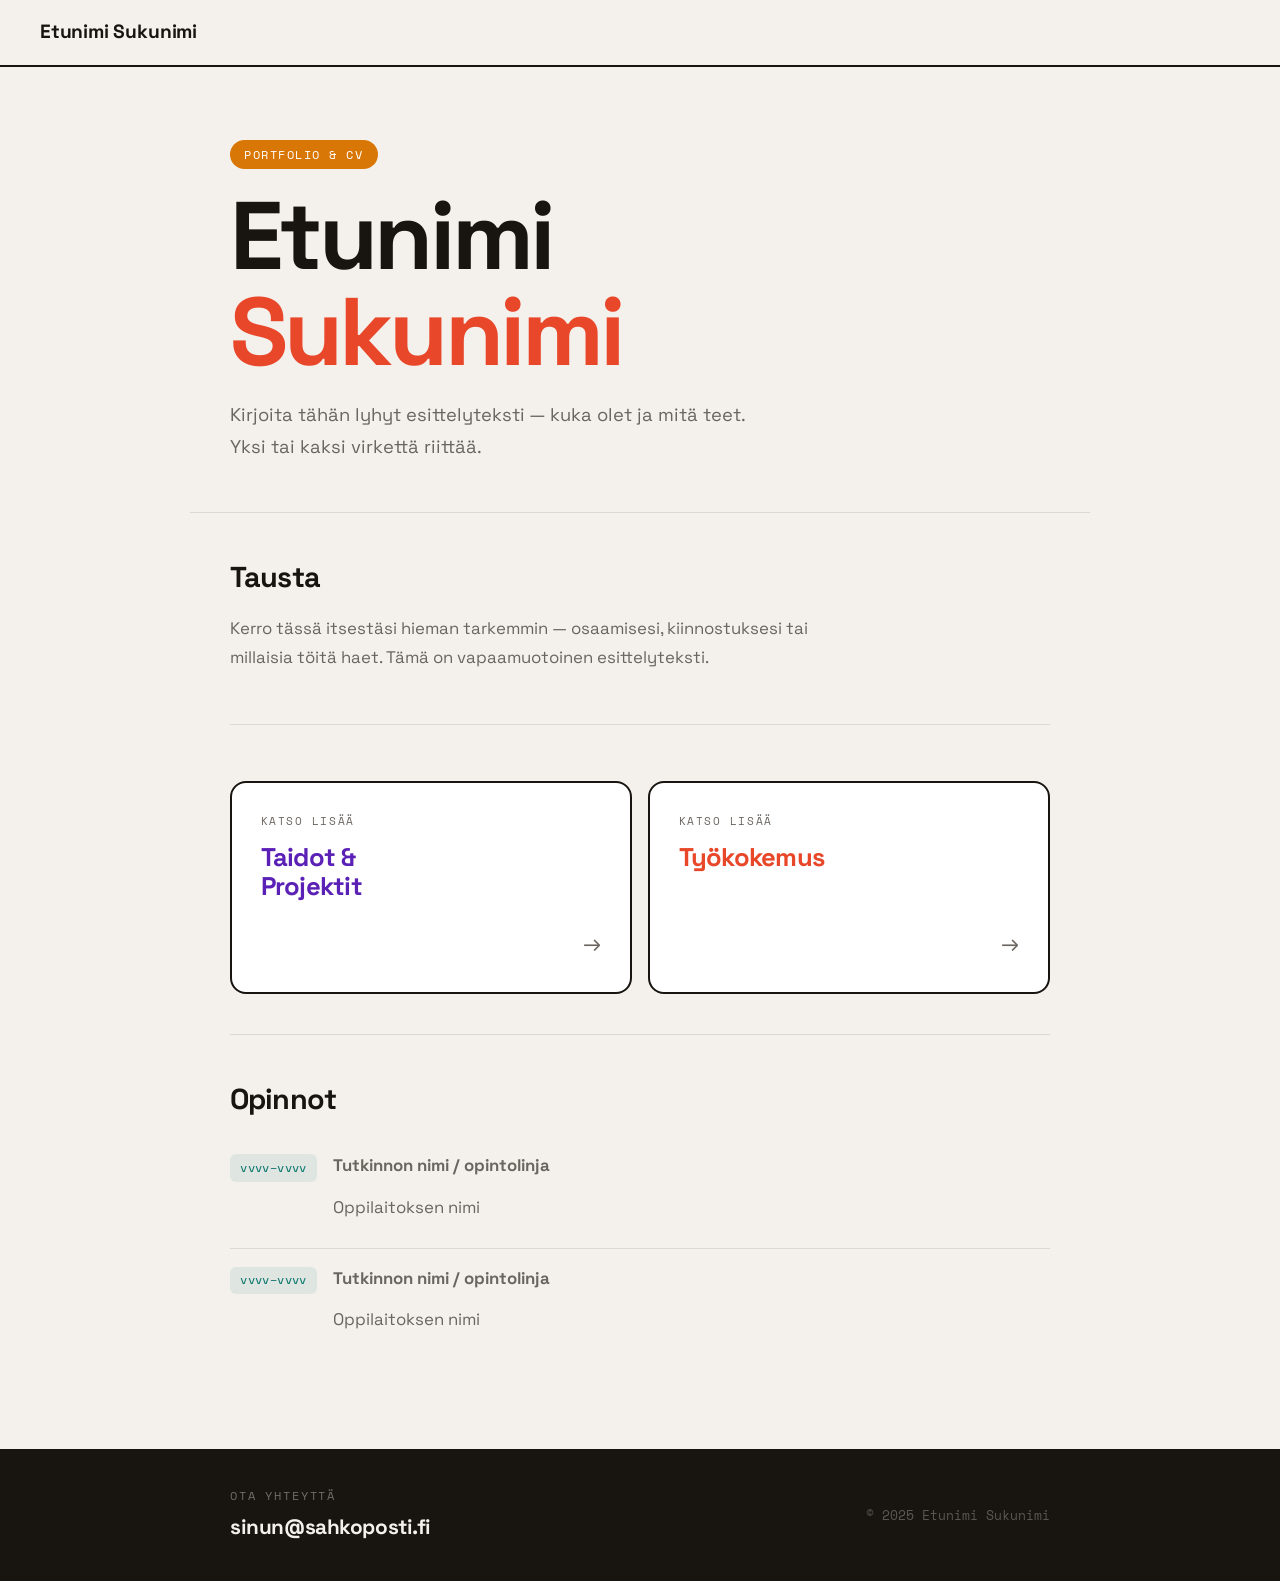
==== commit c014df47: "fix" ====
--- a/index.html
+++ b/index.html
@@ -8,10 +8,9 @@
 </head>
 <body>
 
-  <!-- NAVIGAATIO -->
+  <!-- NAVIGAATIO — ei nappia etusivulla -->
   <nav>
     <span class="logo">Etunimi Sukunimi</span>
-    <a href="projects.html" class="nav-btn">Projektit →</a>
   </nav>
 
   <!-- HERO -->
@@ -35,7 +34,7 @@
       </p>
     </section>
 
-    <!-- NAPIT: TAIDOT & PROJEKTIT + TYÖKOKEMUS -->
+    <!-- NAVIGAATIONAPIT -->
     <section class="section">
       <div class="nav-cards">
         <a href="skills.html" class="nav-card skills">
@@ -76,7 +75,7 @@
           </div>
         </li>
 
-        <!-- Lisää rivejä kopioimalla yllä olevaa <li>-lohkoa -->
+        <!-- Lisää rivejä kopioimalla <li>-lohkoa -->
 
       </ul>
     </section>
--- a/style.css
+++ b/style.css
@@ -2,23 +2,24 @@
    PORTFOLIO — TYYLITIEDOSTO
    =========================== */
 
-@import url('https://fonts.googleapis.com/css2?family=Syne:wght@700;800&family=Manrope:wght@300;400;500&display=swap');
+@import url('https://fonts.googleapis.com/css2?family=Space+Grotesk:wght@400;500;700&family=Space+Mono:wght@400;700&display=swap');
 
 /* --- Muuttujat --- */
 :root {
-  --bg:      #f5f2ee;
+  --bg:      #f4f1ed;
   --surface: #ffffff;
-  --border:  #e0d9d0;
-  --text:    #1a1612;
-  --muted:   #7a7068;
-
-  --coral:   #ff5c3a;
-  --violet:  #7c3aed;
-  --teal:    #0d9488;
-  --amber:   #f59e0b;
-
-  --heading: 'Syne', sans-serif;
-  --body:    'Manrope', sans-serif;
+  --border:  #ddd8d0;
+  --text:    #18140f;
+  --muted:   #6b6560;
+
+  --coral:   #e8472a;
+  --violet:  #5b21b6;
+  --teal:    #0f766e;
+  --amber:   #d97706;
+
+  --heading: 'Space Grotesk', sans-serif;
+  --body:    'Space Grotesk', sans-serif;
+  --mono:    'Space Mono', monospace;
 }
 
 /* --- Nollaus --- */
@@ -29,14 +30,14 @@
   background: var(--bg);
   color: var(--text);
   font-family: var(--body);
-  font-weight: 300;
-  font-size: 1rem;
+  font-weight: 400;
+  font-size: 1.05rem;
   line-height: 1.7;
   min-height: 100vh;
 }
 
 a { color: var(--coral); text-decoration: none; transition: opacity 0.2s; }
-a:hover { opacity: 0.72; }
+a:hover { opacity: 0.7; }
 
 /* ===========================
    NAVIGAATIO
@@ -45,10 +46,10 @@
   position: sticky;
   top: 0;
   z-index: 100;
-  background: rgba(245,242,238,0.93);
+  background: rgba(244,241,237,0.94);
   backdrop-filter: blur(12px);
-  border-bottom: 2px solid var(--text);
-  padding: 1rem 2rem;
+  border-bottom: 2.5px solid var(--text);
+  padding: 1rem 2.5rem;
   display: flex;
   justify-content: space-between;
   align-items: center;
@@ -56,12 +57,13 @@
 
 nav .logo {
   font-family: var(--heading);
-  font-size: 1.1rem;
-  font-weight: 800;
+  font-size: 1.2rem;
+  font-weight: 700;
   color: var(--text);
   letter-spacing: -0.01em;
 }
 
+/* nav-btn poistettu etusivulta — säilytetään takaisin-napeille */
 nav .nav-btn {
   display: inline-flex;
   align-items: center;
@@ -71,8 +73,9 @@
   color: var(--bg);
   border-radius: 100px;
   font-family: var(--body);
-  font-size: 0.85rem;
-  font-weight: 500;
+  font-size: 0.88rem;
+  font-weight: 700;
+  letter-spacing: 0.01em;
   transition: background 0.2s, color 0.2s;
 }
 nav .nav-btn:hover { background: var(--coral); color: #fff; opacity: 1; }
@@ -81,50 +84,50 @@
    HERO
    =========================== */
 .hero {
-  padding: 4rem 2rem 3rem;
-  max-width: 860px;
+  padding: 4.5rem 2.5rem 3rem;
+  max-width: 900px;
   margin: 0 auto;
   border-bottom: 1px solid var(--border);
 }
 
 .hero .tagline {
   display: inline-block;
-  font-size: 0.76rem;
-  letter-spacing: 0.16em;
+  font-family: var(--mono);
+  font-size: 0.78rem;
+  letter-spacing: 0.12em;
   text-transform: uppercase;
   background: var(--amber);
-  color: var(--text);
-  padding: 0.22rem 0.8rem;
+  color: #fff;
+  padding: 0.25rem 0.9rem;
   border-radius: 100px;
-  margin-bottom: 1rem;
-  font-weight: 500;
+  margin-bottom: 1.2rem;
 }
 
 .hero h1 {
   font-family: var(--heading);
-  font-size: clamp(2.8rem, 7vw, 5rem);
-  font-weight: 800;
+  font-size: clamp(3.2rem, 8vw, 6rem);
+  font-weight: 700;
   line-height: 1.0;
   color: var(--text);
-  letter-spacing: -0.03em;
-  margin-bottom: 1rem;
+  letter-spacing: -0.04em;
+  margin-bottom: 1.2rem;
 }
 .hero h1 span { color: var(--coral); }
 
 .hero .intro {
-  font-size: 1.05rem;
+  font-size: 1.15rem;
   color: var(--muted);
-  max-width: 520px;
-  line-height: 1.8;
+  max-width: 540px;
+  line-height: 1.75;
 }
 
 /* ===========================
    SISÄLTÖ
    =========================== */
 .content {
-  max-width: 860px;
-  margin: 0 auto;
-  padding: 0 2rem 3rem;
+  max-width: 900px;
+  margin: 0 auto;
+  padding: 0 2.5rem 3rem;
 }
 
 .section {
@@ -135,17 +138,17 @@
 
 .section h2 {
   font-family: var(--heading);
-  font-size: 1.5rem;
-  font-weight: 800;
-  letter-spacing: -0.02em;
+  font-size: 1.8rem;
+  font-weight: 700;
+  letter-spacing: -0.03em;
   margin-bottom: 0.8rem;
   color: var(--text);
 }
 
-.section p { color: var(--muted); margin-bottom: 0.8rem; max-width: 620px; }
-
-/* ===========================
-   NAVIGAATIORUUDUKKO — 2 isoa nappia
+.section p { color: var(--muted); margin-bottom: 0.8rem; max-width: 620px; font-size: 1.05rem; }
+
+/* ===========================
+   NAVIGAATIONAPIT — VALKOISET
    =========================== */
 .nav-cards {
   display: grid;
@@ -158,38 +161,49 @@
   display: flex;
   flex-direction: column;
   justify-content: space-between;
-  padding: 1.6rem;
-  border-radius: 14px;
+  padding: 1.8rem;
+  border-radius: 16px;
   text-decoration: none;
-  min-height: 120px;
-  transition: transform 0.2s, box-shadow 0.2s;
-}
-.nav-card:hover { transform: translateY(-4px); box-shadow: 0 12px 32px rgba(0,0,0,0.13); opacity: 1; }
-
-.nav-card.skills { background: var(--violet); color: #fff; }
-.nav-card.work   { background: var(--coral);  color: #fff; }
+  min-height: 130px;
+  background: var(--surface);
+  border: 2.5px solid var(--text);
+  color: var(--text);
+  transition: transform 0.2s, box-shadow 0.2s, background 0.2s;
+}
+.nav-card:hover {
+  transform: translateY(-4px);
+  box-shadow: 6px 6px 0px var(--text);
+  opacity: 1;
+}
+
+.nav-card.skills:hover { background: #ede9ff; border-color: var(--violet); box-shadow: 6px 6px 0px var(--violet); }
+.nav-card.work:hover   { background: #fff0ee; border-color: var(--coral);  box-shadow: 6px 6px 0px var(--coral);  }
 
 .nav-card .card-label {
-  font-size: 0.7rem;
-  letter-spacing: 0.16em;
+  font-family: var(--mono);
+  font-size: 0.68rem;
+  letter-spacing: 0.14em;
   text-transform: uppercase;
-  opacity: 0.65;
-  font-weight: 500;
+  color: var(--muted);
 }
 
 .nav-card .card-title {
   font-family: var(--heading);
-  font-size: 1.4rem;
-  font-weight: 800;
+  font-size: 1.6rem;
+  font-weight: 700;
   line-height: 1.1;
-  letter-spacing: -0.02em;
-  margin-top: 0.3rem;
-}
-
-.nav-card .card-arrow { font-size: 1.3rem; opacity: 0.55; align-self: flex-end; margin-top: 0.8rem; }
-
-/* ===========================
-   OPINNOT — KOMPAKTI LISTA
+  letter-spacing: -0.03em;
+  margin-top: 0.5rem;
+  color: var(--text);
+}
+
+.nav-card.skills .card-title { color: var(--violet); }
+.nav-card.work   .card-title { color: var(--coral);  }
+
+.nav-card .card-arrow { font-size: 1.4rem; color: var(--muted); align-self: flex-end; margin-top: 0.8rem; }
+
+/* ===========================
+   OPINNOT
    =========================== */
 .edu-list { list-style: none; margin-top: 0.6rem; }
 
@@ -204,58 +218,55 @@
 
 .edu-period {
   flex-shrink: 0;
-  font-size: 0.76rem;
-  font-weight: 500;
-  letter-spacing: 0.05em;
+  font-family: var(--mono);
+  font-size: 0.74rem;
+  font-weight: 400;
   color: var(--teal);
-  background: rgba(13,148,136,0.1);
-  padding: 0.2rem 0.6rem;
+  background: rgba(15,118,110,0.09);
+  padding: 0.22rem 0.65rem;
   border-radius: 6px;
   margin-top: 0.2rem;
-}
-
-.edu-degree {
-  font-weight: 500;
-  color: var(--text);
-  font-size: 0.95rem;
-}
-
-.edu-school {
-  font-size: 0.85rem;
-  color: var(--muted);
-}
-
-/* ===========================
-   TAIDOT-SIVU
+  letter-spacing: 0.03em;
+}
+
+.edu-degree { font-weight: 700; color: var(--text); font-size: 1rem; }
+.edu-school  { font-size: 0.9rem; color: var(--muted); }
+
+/* ===========================
+   PAGE HERO (alasivut)
    =========================== */
 .page-hero {
-  padding: 3.5rem 2rem 2.5rem;
-  max-width: 860px;
-  margin: 0 auto;
-  border-bottom: 2px solid var(--text);
+  padding: 3.5rem 2.5rem 2.5rem;
+  max-width: 900px;
+  margin: 0 auto;
+  border-bottom: 2.5px solid var(--text);
 }
 
 .page-hero h1 {
   font-family: var(--heading);
-  font-size: clamp(2rem, 5vw, 3.5rem);
-  font-weight: 800;
-  letter-spacing: -0.03em;
+  font-size: clamp(2.2rem, 6vw, 4rem);
+  font-weight: 700;
+  letter-spacing: -0.04em;
   margin-bottom: 0.5rem;
 }
 .page-hero h1 .accent-violet { color: var(--violet); }
 .page-hero h1 .accent-coral  { color: var(--coral);  }
-.page-hero p { color: var(--muted); max-width: 480px; }
-
-.skills-section, .work-section {
-  max-width: 860px;
-  margin: 0 auto;
-  padding: 2.5rem 2rem 4rem;
+.page-hero p { color: var(--muted); max-width: 480px; font-size: 1.05rem; }
+
+/* ===========================
+   TAIDOT-SIVU
+   =========================== */
+.skills-section {
+  max-width: 900px;
+  margin: 0 auto;
+  padding: 2.5rem 2.5rem 1rem;
 }
 
 .skills-section h2, .work-section h2 {
   font-family: var(--heading);
-  font-size: 1.2rem;
-  font-weight: 800;
+  font-size: 1.4rem;
+  font-weight: 700;
+  letter-spacing: -0.02em;
   margin-bottom: 1rem;
   color: var(--text);
 }
@@ -264,134 +275,142 @@
   display: flex;
   flex-wrap: wrap;
   gap: 0.6rem;
-  margin-bottom: 2rem;
+  margin-bottom: 2.5rem;
 }
 
 .skill-tag {
-  padding: 0.4rem 1rem;
+  padding: 0.45rem 1.1rem;
   border-radius: 100px;
-  font-size: 0.85rem;
-  font-weight: 500;
-}
-.skill-tag:nth-child(3n+1) { background: rgba(124,58,237,0.12); color: var(--violet); }
-.skill-tag:nth-child(3n+2) { background: rgba(255,92,58,0.12);  color: var(--coral);  }
-.skill-tag:nth-child(3n)   { background: rgba(13,148,136,0.12); color: var(--teal);   }
+  font-size: 0.9rem;
+  font-weight: 700;
+  border: 2px solid transparent;
+}
+.skill-tag:nth-child(3n+1) { background: rgba(91,33,182,0.1);  color: var(--violet); border-color: rgba(91,33,182,0.2);  }
+.skill-tag:nth-child(3n+2) { background: rgba(232,71,42,0.1);  color: var(--coral);  border-color: rgba(232,71,42,0.2);  }
+.skill-tag:nth-child(3n)   { background: rgba(15,118,110,0.1); color: var(--teal);   border-color: rgba(15,118,110,0.2); }
 
 /* ===========================
    TYÖKOKEMUKSET
    =========================== */
+.work-section {
+  max-width: 900px;
+  margin: 0 auto;
+  padding: 2.5rem 2.5rem 4rem;
+}
+
 .work-list { list-style: none; }
 
 .work-list li {
   background: var(--surface);
-  border: 1.5px solid var(--border);
-  border-radius: 12px;
-  padding: 1.4rem;
-  margin-bottom: 0.9rem;
+  border: 2px solid var(--border);
+  border-radius: 14px;
+  padding: 1.5rem;
+  margin-bottom: 1rem;
   transition: border-color 0.2s, transform 0.2s;
 }
-.work-list li:hover { border-color: var(--coral); transform: translateX(4px); }
+.work-list li:hover { border-color: var(--coral); transform: translateX(5px); }
 
 .work-list .period {
-  font-size: 0.76rem;
-  font-weight: 500;
-  letter-spacing: 0.06em;
+  font-family: var(--mono);
+  font-size: 0.74rem;
   color: var(--coral);
   text-transform: uppercase;
-  margin-bottom: 0.25rem;
+  letter-spacing: 0.08em;
+  margin-bottom: 0.3rem;
 }
 
 .work-list .role {
   font-family: var(--heading);
-  font-size: 1.1rem;
-  font-weight: 800;
-  color: var(--text);
+  font-size: 1.2rem;
+  font-weight: 700;
+  color: var(--text);
+  letter-spacing: -0.02em;
   margin-bottom: 0.1rem;
 }
 
-.work-list .org {
-  font-size: 0.87rem;
-  color: var(--teal);
-  font-weight: 500;
-  margin-bottom: 0.5rem;
-}
-
-.work-list .desc { font-size: 0.88rem; color: var(--muted); }
-
-/* ===========================
-   PROJEKTISIVU
+.work-list .org  { font-size: 0.9rem; color: var(--teal); font-weight: 700; margin-bottom: 0.5rem; }
+.work-list .desc { font-size: 0.92rem; color: var(--muted); }
+
+/* ===========================
+   PROJEKTIKORTIT
    =========================== */
 .projects-grid {
-  max-width: 860px;
-  margin: 0 auto;
-  padding: 2.5rem 2rem 4rem;
+  max-width: 900px;
+  margin: 0 auto;
+  padding: 2rem 2.5rem 4rem;
   display: grid;
-  grid-template-columns: repeat(auto-fill, minmax(310px, 1fr));
+  grid-template-columns: repeat(auto-fill, minmax(300px, 1fr));
   gap: 1.2rem;
 }
 
 .project-card {
   background: var(--surface);
-  border: 1.5px solid var(--border);
-  border-radius: 14px;
-  padding: 1.7rem;
-  transition: transform 0.2s, box-shadow 0.2s;
-}
-.project-card:hover { transform: translateY(-4px); box-shadow: 0 10px 28px rgba(0,0,0,0.09); }
+  border: 2px solid var(--border);
+  border-radius: 16px;
+  padding: 1.8rem;
+  transition: transform 0.2s, box-shadow 0.2s, border-color 0.2s;
+}
+.project-card:hover {
+  transform: translateY(-4px);
+  border-color: var(--violet);
+  box-shadow: 5px 5px 0px var(--violet);
+}
 
 .project-card .p-year {
-  font-size: 0.74rem;
-  letter-spacing: 0.14em;
+  font-family: var(--mono);
+  font-size: 0.72rem;
+  letter-spacing: 0.12em;
   text-transform: uppercase;
   color: var(--violet);
-  font-weight: 500;
   margin-bottom: 0.5rem;
 }
 
 .project-card h3 {
   font-family: var(--heading);
-  font-size: 1.15rem;
-  font-weight: 800;
+  font-size: 1.25rem;
+  font-weight: 700;
+  letter-spacing: -0.02em;
   margin-bottom: 0.5rem;
   color: var(--text);
 }
 
 .project-card p {
-  font-size: 0.88rem;
+  font-size: 0.92rem;
   color: var(--muted);
-  margin-bottom: 0.9rem;
+  margin-bottom: 1rem;
 }
 
 .project-card .p-tags { display: flex; flex-wrap: wrap; gap: 0.4rem; }
 
 .project-card .p-tag {
-  font-size: 0.73rem;
-  padding: 0.2rem 0.6rem;
+  font-size: 0.75rem;
+  padding: 0.2rem 0.65rem;
   border-radius: 100px;
-  background: rgba(124,58,237,0.08);
+  background: rgba(91,33,182,0.08);
   color: var(--violet);
-  font-weight: 500;
+  font-weight: 700;
 }
 
 .project-card .p-link {
   display: inline-block;
-  margin-top: 0.9rem;
-  font-size: 0.82rem;
-  font-weight: 500;
+  margin-top: 1rem;
+  font-size: 0.85rem;
+  font-weight: 700;
   color: var(--coral);
-  border-bottom: 1.5px solid var(--coral);
+  border-bottom: 2px solid var(--coral);
   padding-bottom: 0.1rem;
-}
-.project-card .p-link:hover { opacity: 0.7; }
-
-/* ===========================
-   YHTEYSTIEDOT
-   =========================== */
-footer { border-top: 2px solid var(--text); background: var(--text); }
+  transition: opacity 0.2s;
+}
+.project-card .p-link:hover { opacity: 0.65; }
+
+/* ===========================
+   FOOTER / YHTEYSTIEDOT
+   =========================== */
+footer { border-top: 2.5px solid var(--text); background: var(--text); }
 
 .contact {
-  padding: 2.2rem 2rem;
-  max-width: 860px;
+  padding: 2.2rem 2.5rem;
+  max-width: 900px;
   margin: 0 auto;
   display: flex;
   justify-content: space-between;
@@ -401,34 +420,33 @@
 }
 
 .contact .contact-label {
-  font-size: 0.73rem;
-  letter-spacing: 0.18em;
+  font-family: var(--mono);
+  font-size: 0.72rem;
+  letter-spacing: 0.16em;
   text-transform: uppercase;
-  color: rgba(245,242,238,0.4);
+  color: rgba(244,241,237,0.4);
   margin-bottom: 0.3rem;
-  font-weight: 500;
 }
 
 .contact .email {
   font-family: var(--heading);
-  font-size: 1.2rem;
-  font-weight: 800;
+  font-size: 1.3rem;
+  font-weight: 700;
   color: var(--bg);
-  letter-spacing: -0.01em;
+  letter-spacing: -0.02em;
 }
 .contact .email:hover { color: var(--amber); opacity: 1; }
-
-.contact .copy-right { font-size: 0.78rem; color: rgba(245,242,238,0.3); }
+.contact .copy-right { font-size: 0.8rem; color: rgba(244,241,237,0.3); font-family: var(--mono); }
 
 /* ===========================
    RESPONSIIVISUUS
    =========================== */
-@media (max-width: 600px) {
+@media (max-width: 620px) {
   nav { padding: 0.8rem 1rem; }
-  .hero, .content, .page-hero, .projects-grid, .skills-section, .work-section, .contact {
-    padding-left: 1rem; padding-right: 1rem;
-  }
+  .hero, .content, .page-hero, .projects-grid,
+  .skills-section, .work-section, .contact { padding-left: 1rem; padding-right: 1rem; }
   .nav-cards { grid-template-columns: 1fr; }
   .projects-grid { grid-template-columns: 1fr; }
   .contact { flex-direction: column; align-items: flex-start; }
-}
+  .hero h1 { font-size: 2.8rem; }
+}
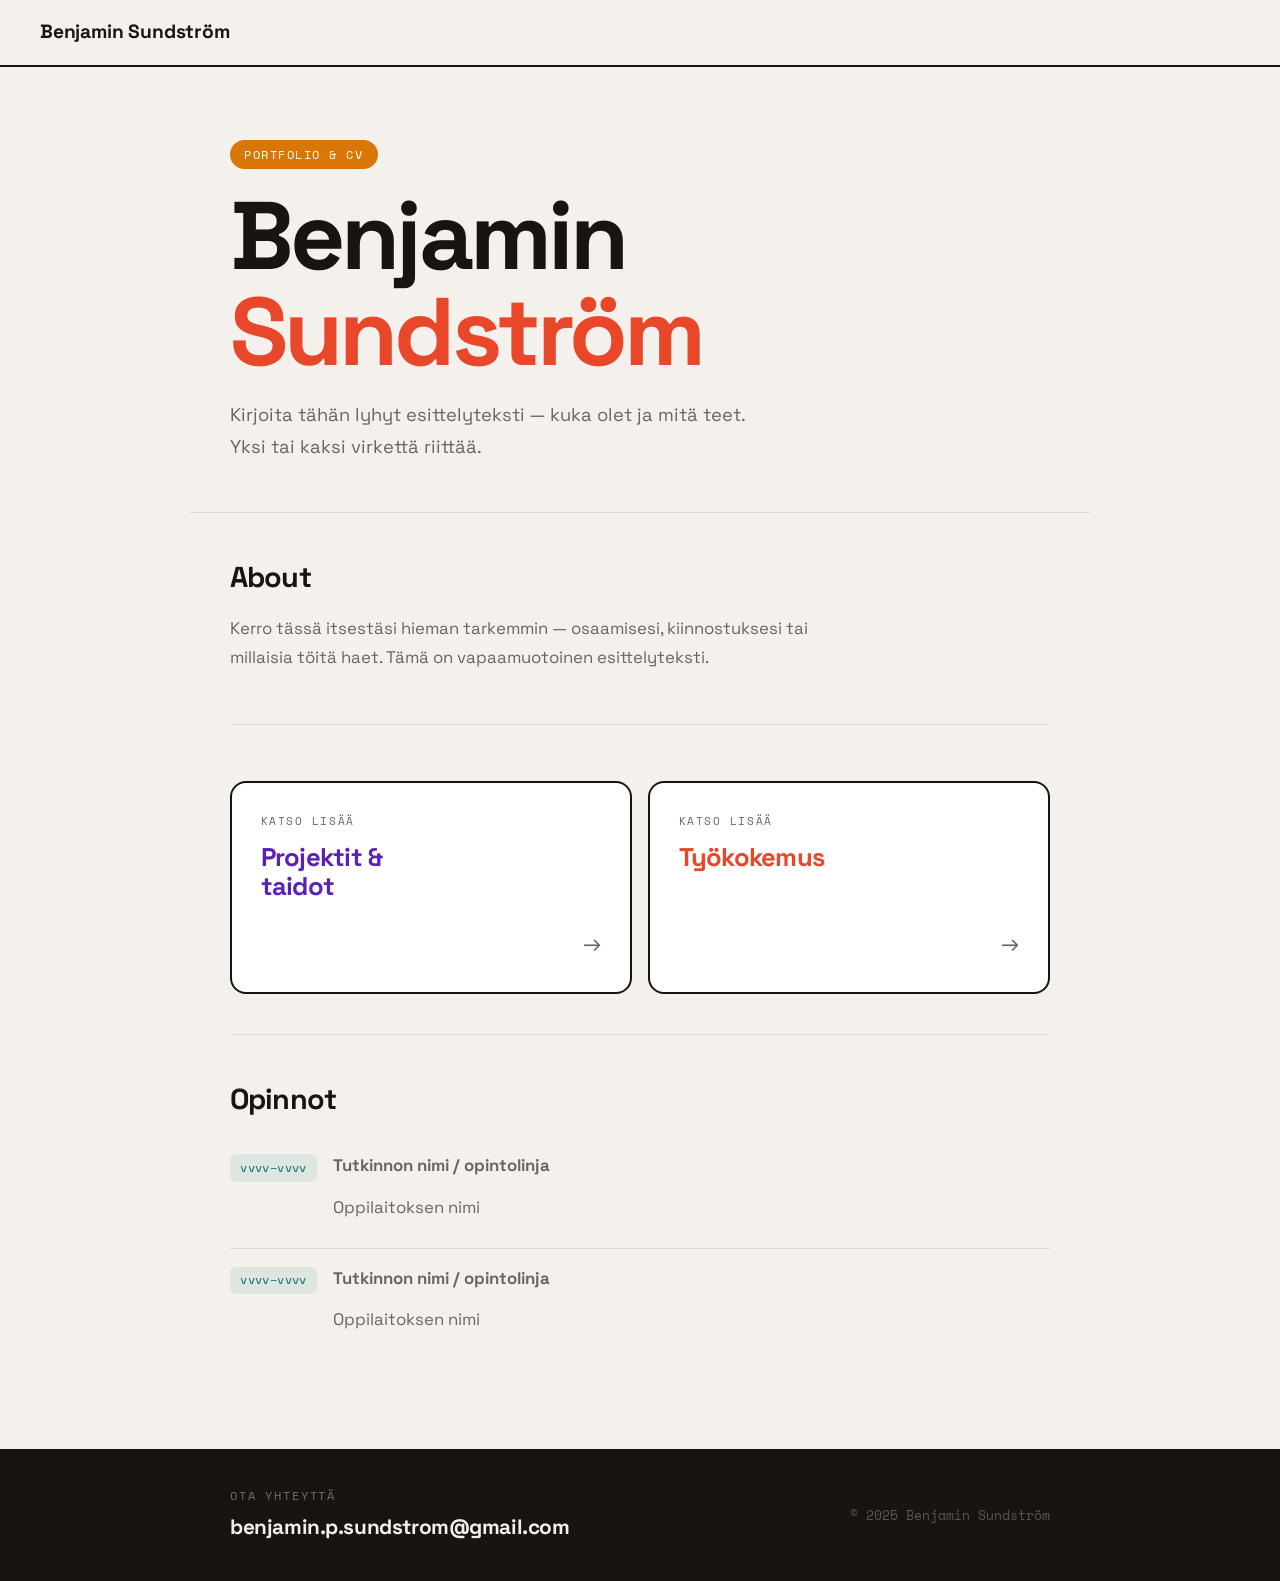
==== commit e20ac752: "teksti" ====
--- a/index.html
+++ b/index.html
@@ -3,20 +3,20 @@
 <head>
   <meta charset="UTF-8" />
   <meta name="viewport" content="width=device-width, initial-scale=1.0" />
-  <title>Nimi — Portfolio & CV</title>
+  <title>Nimi — Portflio & CV</title>
   <link rel="stylesheet" href="style.css" />
 </head>
 <body>
 
   <!-- NAVIGAATIO — ei nappia etusivulla -->
   <nav>
-    <span class="logo">Etunimi Sukunimi</span>
+    <span class="logo">Benjamin Sundström</span>
   </nav>
 
   <!-- HERO -->
   <header class="hero">
     <span class="tagline">Portfolio &amp; CV</span>
-    <h1>Etunimi<br><span>Sukunimi</span></h1>
+    <h1>Benjamin<br><span>Sundström</span></h1>
     <p class="intro">
       Kirjoita tähän lyhyt esittelyteksti — kuka olet ja mitä teet.
       Yksi tai kaksi virkettä riittää.
@@ -27,7 +27,7 @@
 
     <!-- TAUSTA -->
     <section class="section">
-      <h2>Tausta</h2>
+      <h2>About</h2>
       <p>
         Kerro tässä itsestäsi hieman tarkemmin — osaamisesi, kiinnostuksesi
         tai millaisia töitä haet. Tämä on vapaamuotoinen esittelyteksti.
@@ -40,7 +40,7 @@
         <a href="skills.html" class="nav-card skills">
           <div>
             <p class="card-label">Katso lisää</p>
-            <p class="card-title">Taidot &amp;<br>Projektit</p>
+            <p class="card-title">Projektit &amp;<br>taidot </p>
           </div>
           <span class="card-arrow">→</span>
         </a>
@@ -87,9 +87,9 @@
     <div class="contact">
       <div>
         <p class="contact-label">Ota yhteyttä</p>
-        <a href="mailto:sinun@sahkoposti.fi" class="email">sinun@sahkoposti.fi</a>
+        <a href="mailto:benjamin.p.sundstrom@gmail.com" class="email">benjamin.p.sundstrom@gmail.com</a>
       </div>
-      <p class="copy-right">&copy; 2025 Etunimi Sukunimi</p>
+      <p class="copy-right">&copy; 2025 Benjamin Sundström</p>
     </div>
   </footer>
 
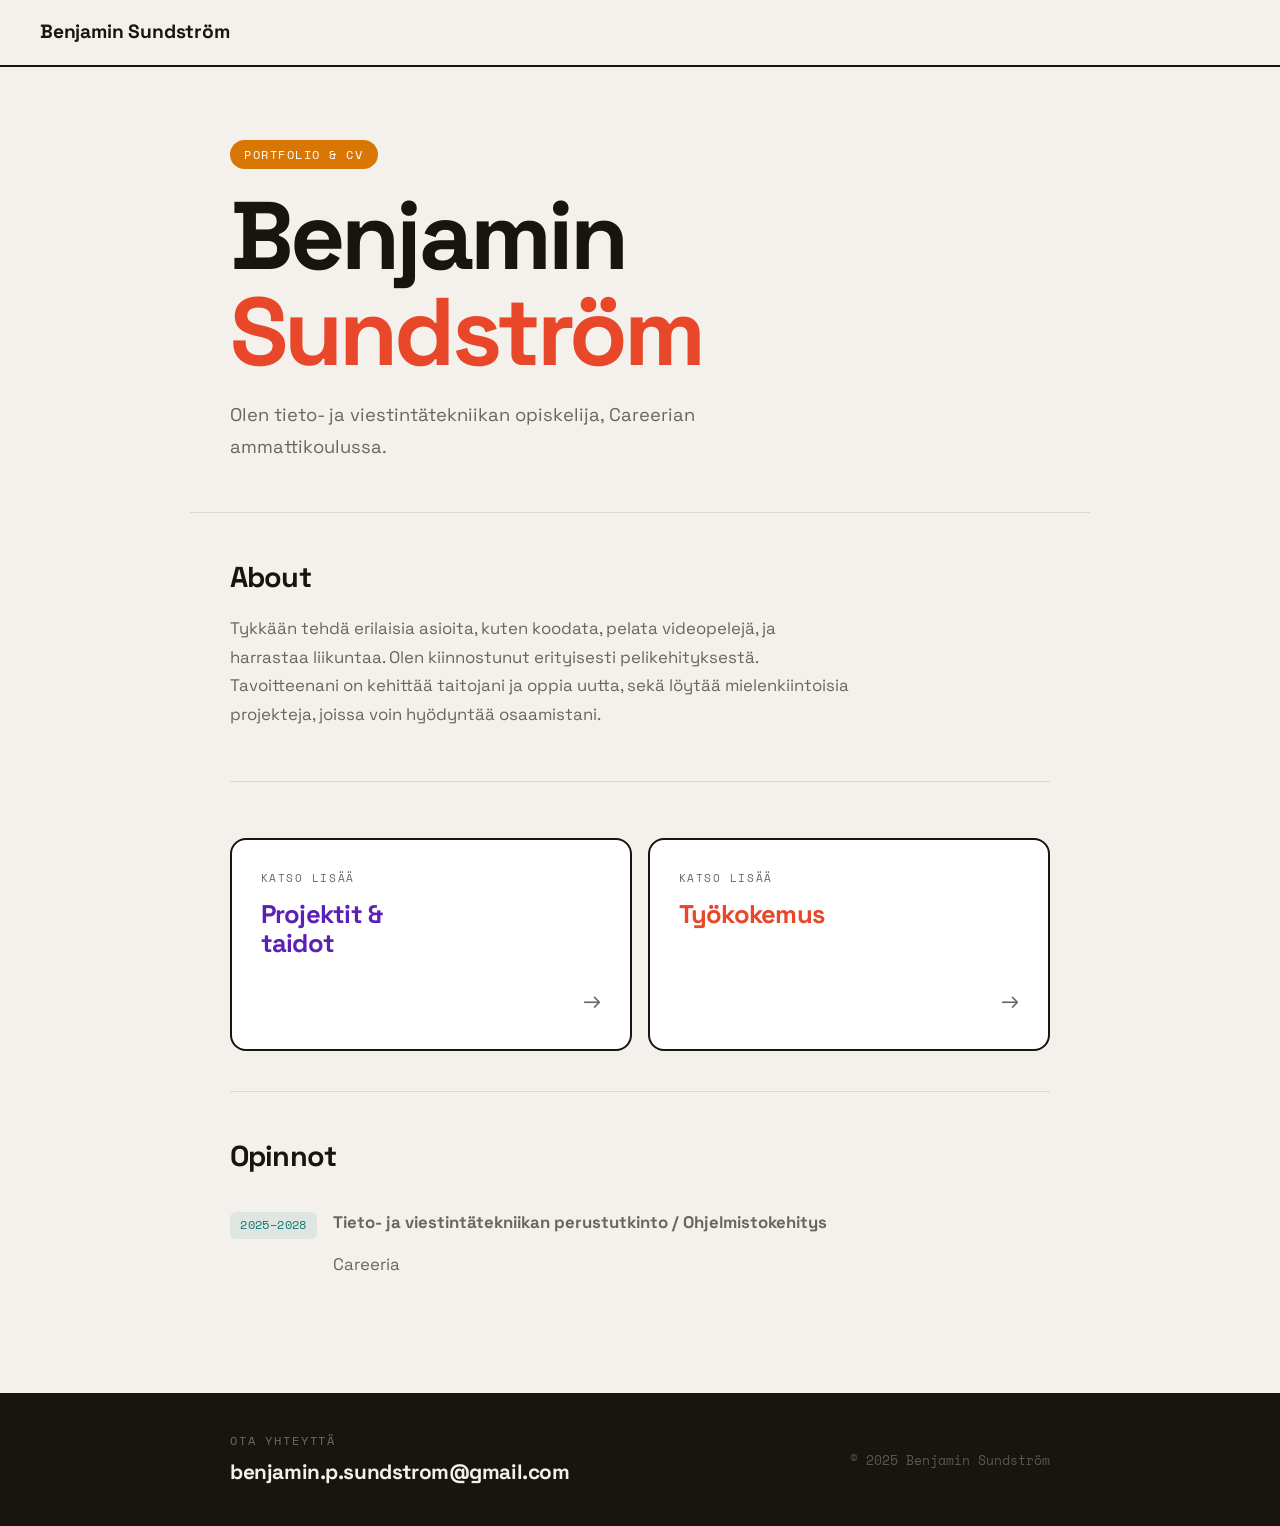
==== commit 67651545: "f" ====
--- a/index.html
+++ b/index.html
@@ -3,7 +3,7 @@
 <head>
   <meta charset="UTF-8" />
   <meta name="viewport" content="width=device-width, initial-scale=1.0" />
-  <title>Nimi — Portflio & CV</title>
+  <title>Nimi — Portflio</title>
   <link rel="stylesheet" href="style.css" />
 </head>
 <body>
@@ -18,8 +18,7 @@
     <span class="tagline">Portfolio &amp; CV</span>
     <h1>Benjamin<br><span>Sundström</span></h1>
     <p class="intro">
-      Kirjoita tähän lyhyt esittelyteksti — kuka olet ja mitä teet.
-      Yksi tai kaksi virkettä riittää.
+      Olen tieto- ja viestintätekniikan opiskelija, Careerian ammattikoulussa.
     </p>
   </header>
 
@@ -29,8 +28,7 @@
     <section class="section">
       <h2>About</h2>
       <p>
-        Kerro tässä itsestäsi hieman tarkemmin — osaamisesi, kiinnostuksesi
-        tai millaisia töitä haet. Tämä on vapaamuotoinen esittelyteksti.
+       Tykkään tehdä erilaisia asioita, kuten koodata, pelata videopelejä, ja harrastaa liikuntaa. Olen kiinnostunut erityisesti pelikehityksestä. Tavoitteenani on kehittää taitojani ja oppia uutta, sekä löytää mielenkiintoisia projekteja, joissa voin hyödyntää osaamistani.  
       </p>
     </section>
 
@@ -60,20 +58,13 @@
       <ul class="edu-list">
 
         <li>
-          <span class="edu-period">vvvv–vvvv</span>
+          <span class="edu-period">2025–2028</span>
           <div>
-            <p class="edu-degree">Tutkinnon nimi / opintolinja</p>
-            <p class="edu-school">Oppilaitoksen nimi</p>
+            <p class="edu-degree">Tieto- ja viestintätekniikan perustutkinto / Ohjelmistokehitys</p>
+            <p class="edu-school">Careeria</p>
           </div>
         </li>
 
-        <li>
-          <span class="edu-period">vvvv–vvvv</span>
-          <div>
-            <p class="edu-degree">Tutkinnon nimi / opintolinja</p>
-            <p class="edu-school">Oppilaitoksen nimi</p>
-          </div>
-        </li>
 
         <!-- Lisää rivejä kopioimalla <li>-lohkoa -->
 
--- a/style.css
+++ b/style.css
@@ -308,7 +308,7 @@
   margin-bottom: 1rem;
   transition: border-color 0.2s, transform 0.2s;
 }
-.work-list li:hover { border-color: var(--coral); transform: translateX(5px); }
+.work-list li:hover { border-color: var(--coral); transform: scale(1.15) translateX(5px); }
 
 .work-list .period {
   font-family: var(--mono);
@@ -351,7 +351,7 @@
   transition: transform 0.2s, box-shadow 0.2s, border-color 0.2s;
 }
 .project-card:hover {
-  transform: translateY(-4px);
+  transform: scale(1.15) translateY(-4px);
   border-color: var(--violet);
   box-shadow: 5px 5px 0px var(--violet);
 }
